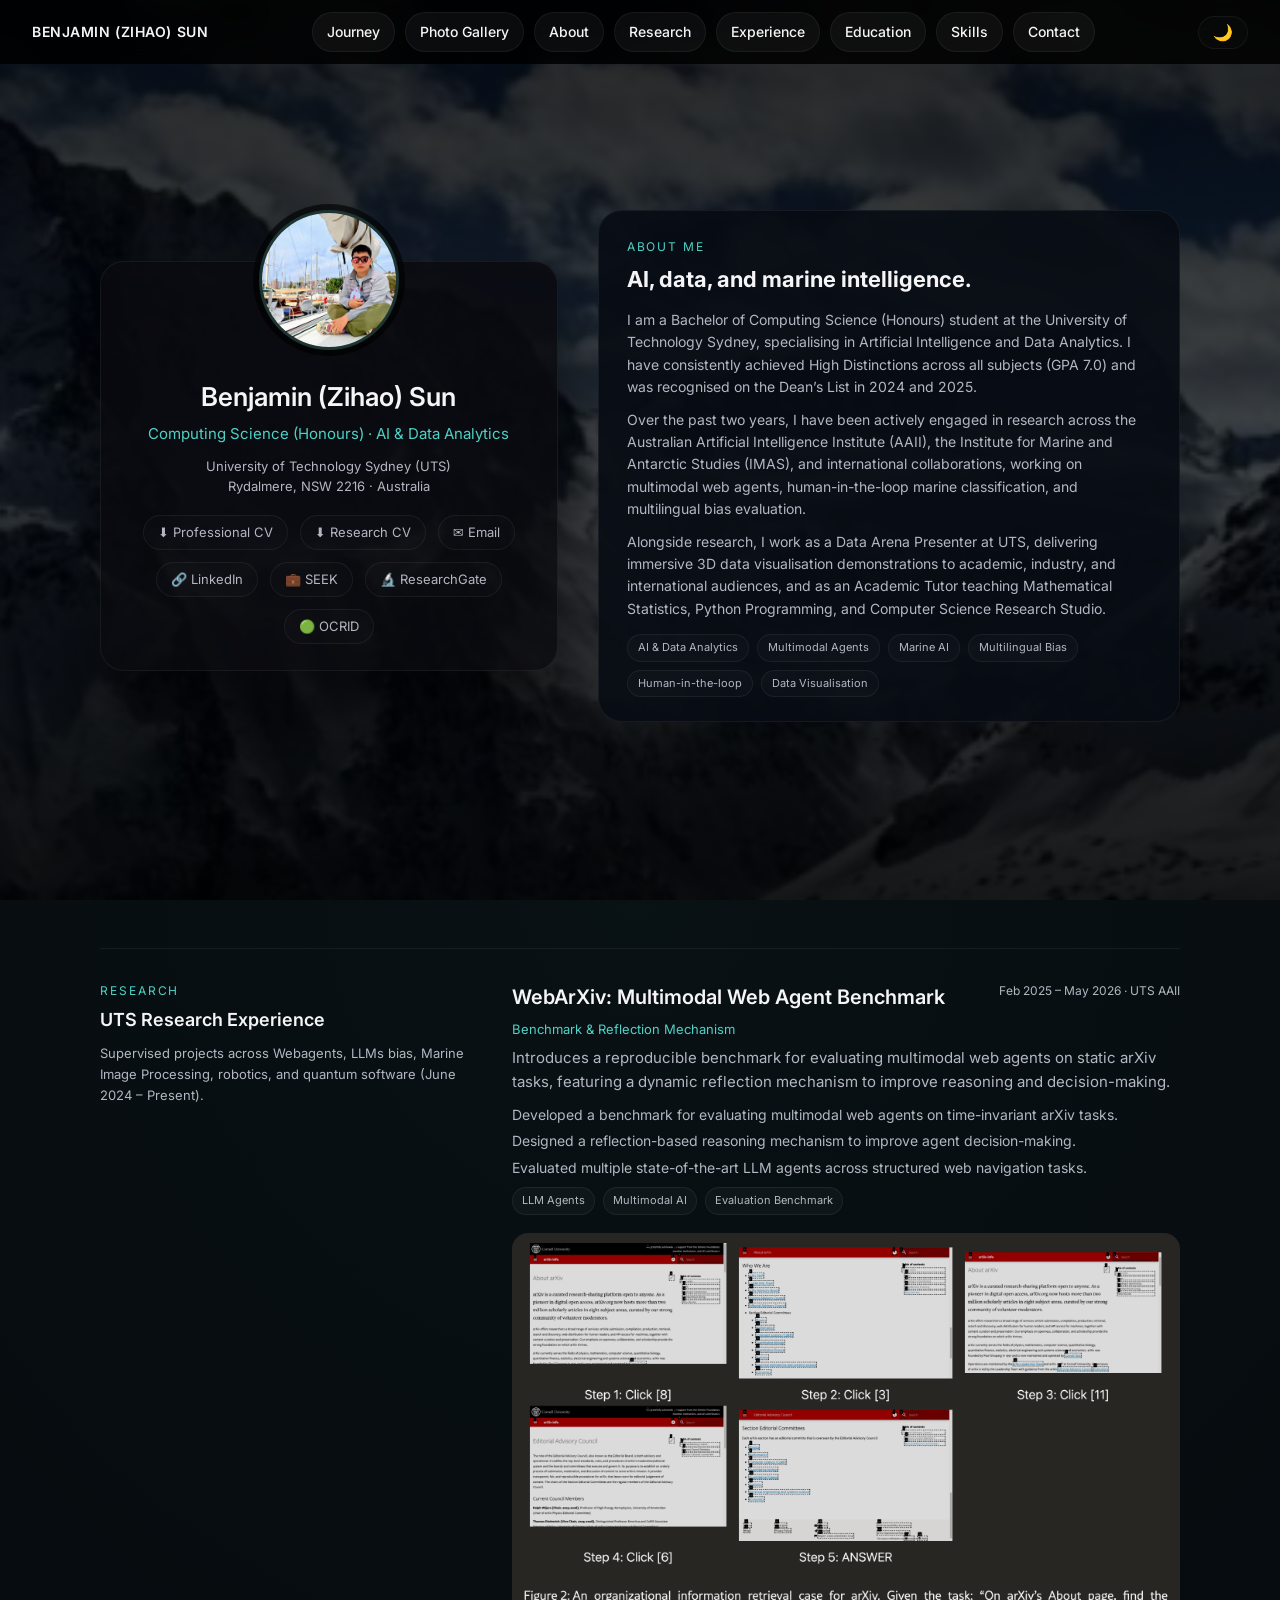
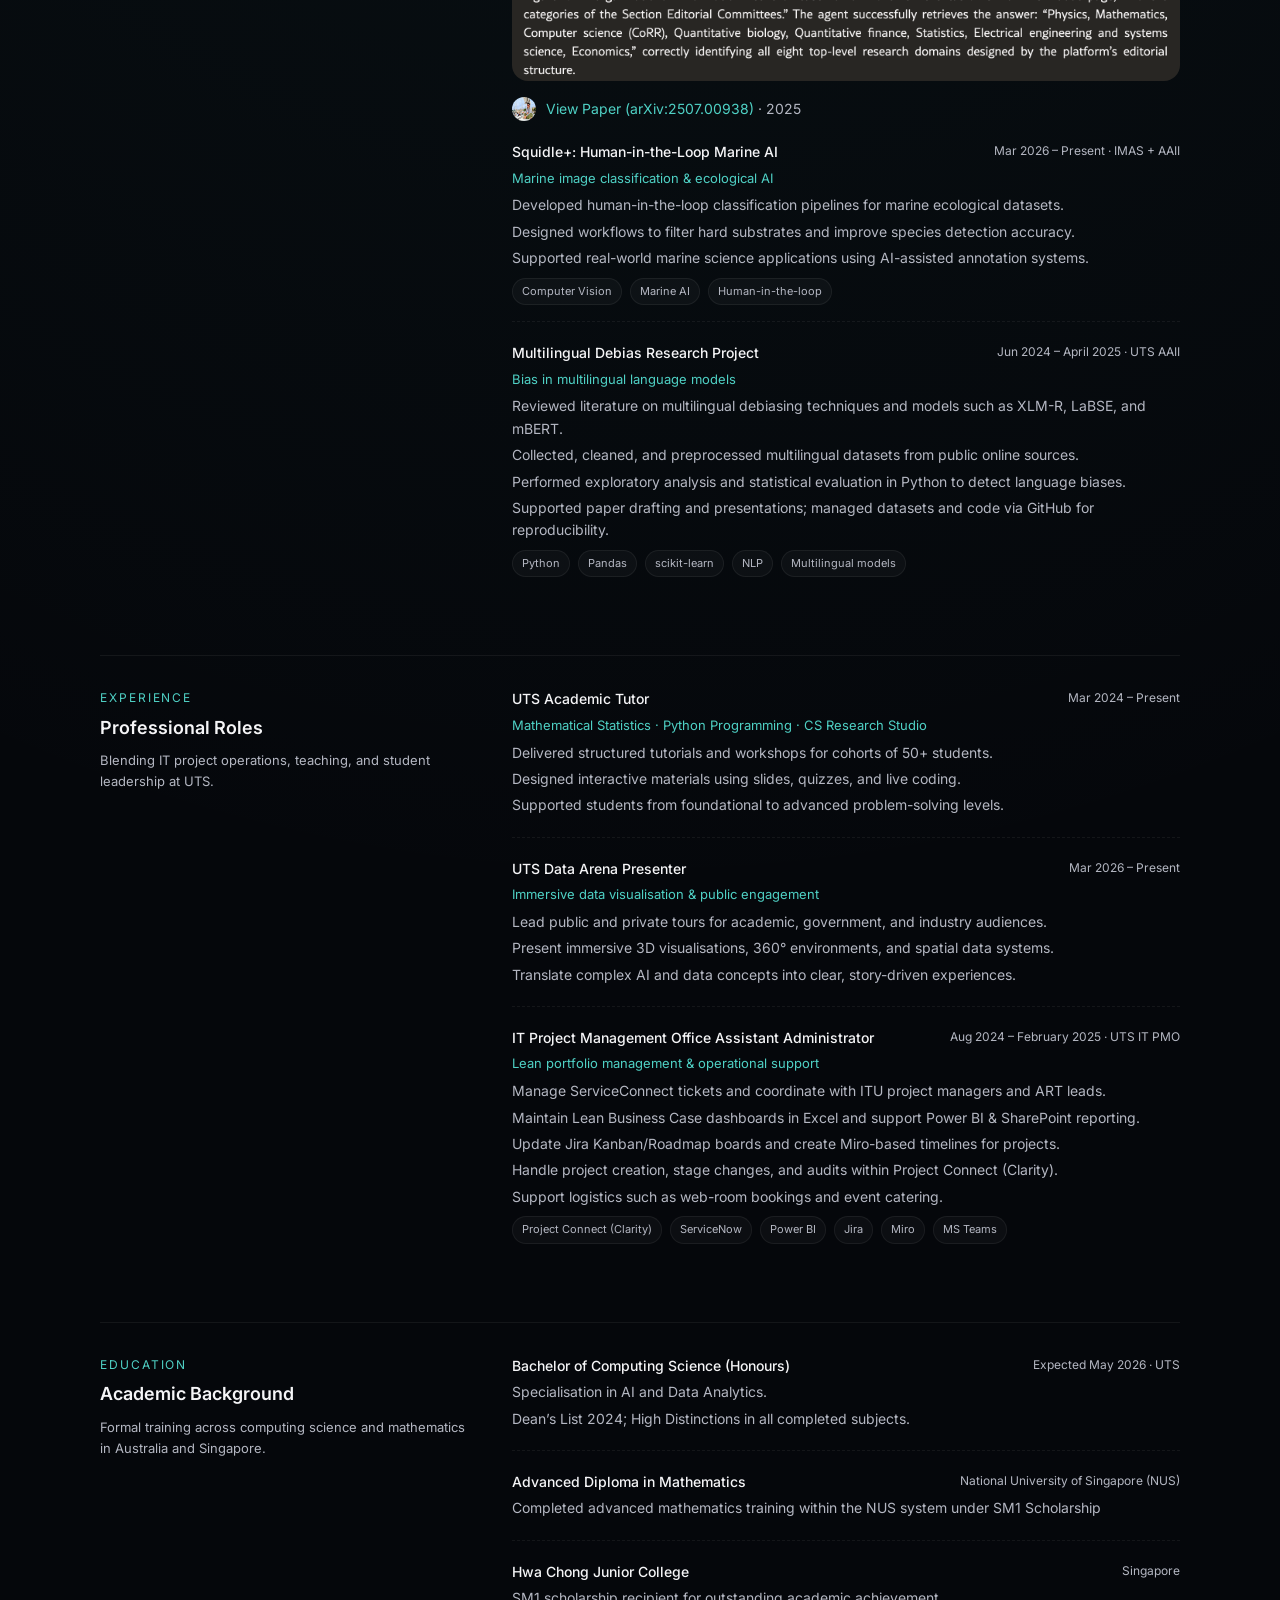
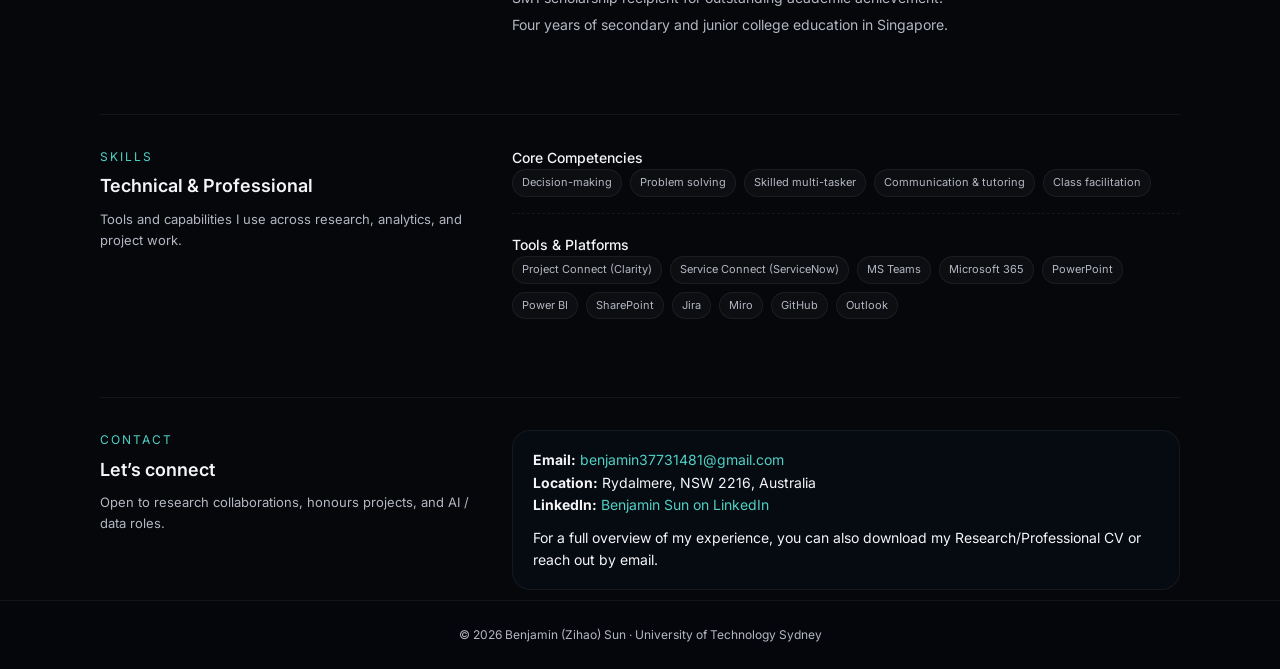
==== index.html @ 21eab97a "Update index.html" ====
<!DOCTYPE html>
<html lang="en">
<head>
  <meta charset="UTF-8" />
  <title>Benjamin (Zihao) Sun</title>
  <meta name="viewport" content="width=device-width, initial-scale=1" />
  <meta name="description" content="Benjamin (Zihao) Sun – Computing Science (Honours) student at UTS specialising in AI and Data Analytics." />

  <!-- Font -->
  <link href="https://fonts.googleapis.com/css2?family=Inter:wght@300;400;500;600;700&display=swap" rel="stylesheet" />

  <style>
    :root {
      --bg-dark: #05070b;
      --bg-card: rgba(10, 10, 15, 0.82);
      --accent: #4fd1c5;
      --accent-soft: rgba(79, 209, 197, 0.18);
      --text-main: #f5f5f7;
      --text-muted: #b4b7c2;
      --border-subtle: rgba(255,255,255,0.06);
      --max-width: 1080px;
    }
    /* 🌞 Light mode */
    body.light-mode {
      --bg-dark: #f8fafc;
      --bg-card: rgba(255, 255, 255, 0.9);
      --text-main: #0f172a;
      --text-muted: #475569;
      --border-subtle: rgba(0,0,0,0.08);
      --accent-soft: rgba(79, 209, 197, 0.2);
    }

    * {
      box-sizing: border-box;
      margin: 0;
      padding: 0;
    }

    html, body {
      height: 100%;
      scroll-behavior: smooth;
    }

    body {
      font-family: "Inter", system-ui, -apple-system, BlinkMacSystemFont, "Segoe UI", sans-serif;
      background-color: var(--bg-dark);
      color: var(--text-main);
      line-height: 1.6;
    }

    /* Top nav */
    .navbar {
      position: fixed;
      top: 0;
      left: 0;
      right: 0;
      z-index: 20;
      display: flex;
      justify-content: space-between;
      align-items: center;
      padding: 12px 32px;
      background: linear-gradient(to bottom, rgba(0,0,0,0.85), rgba(0,0,0,0.25), transparent);
      backdrop-filter: blur(14px);
    }

    .navbar-brand {
      font-weight: 600;
      letter-spacing: 0.04em;
      font-size: 14px;
      text-transform: uppercase;
      color: var(--text-main);
    }

    .nav-links {
      display: flex;
      gap: 10px;
      font-size: 14px;
    }

    .nav-links a {
      text-decoration: none;
      color: var(--text-main);
    
      padding: 8px 14px;              /* 🔥 bigger click area */
      border-radius: 999px;          /* pill shape */
    
      background: rgba(255,255,255,0.04);
      border: 1px solid var(--border-subtle);
    
      font-size: 14px;
      font-weight: 500;
    
      transition: all 0.2s ease;
    }

    .nav-links a:hover {
      background: var(--accent-soft);
      border-color: var(--accent);
      color: var(--text-main);
    
      transform: translateY(-1px);
    }

    .navbar {
      background: rgba(10, 10, 15, 0.9) !important;
    }

    /* Hero */
    .hero {
      min-height: 100vh;
      background-image:
        linear-gradient(to bottom, rgba(0,0,0,0.85), rgba(0,0,0,0.7), rgba(0,0,0,0.9)),
        url("hero-bg.jpg"); /* TODO: replace with your Antarctic / ocean image */
      background-size: cover;
      background-position: center;
      display: flex;
      align-items: center;
      justify-content: center;
      padding: 96px 24px 64px;
    }
    
    body.light-mode .hero {
      background-image:
        linear-gradient(to bottom, rgba(255,255,255,0.85), rgba(255,255,255,0.7), rgba(255,255,255,0.9)),
        url("hero-bg.jpg");
    }

    .hero-inner {
      max-width: var(--max-width);
      width: 100%;
      display: grid;
      gap: 40px;
      grid-template-columns: minmax(0, 1.1fr) minmax(0, 1.4fr);
      align-items: center;
    }

    @media (max-width: 900px) {
      .hero-inner {
        grid-template-columns: minmax(0, 1fr);
      }
    }

    .hero-card {
      background: var(--bg-card);
      border-radius: 24px;
      padding: 32px 28px 26px;
      border: 1px solid var(--border-subtle);
      box-shadow: 0 40px 80px rgba(0,0,0,0.6);
      text-align: center;
    }

    .profile-photo {
      width: 140px;
      height: 140px;
      border-radius: 999px;
      object-fit: cover;
      border: 3px solid var(--accent-soft);
      box-shadow: 0 0 0 6px rgba(0,0,0,0.65);
      margin: -84px auto 18px;
      background: #111;
    }

    .name {
      font-size: 26px;
      font-weight: 600;
      margin-bottom: 4px;
    }

    .tagline {
      font-size: 15px;
      color: var(--accent);
      margin-bottom: 10px;
    }

    .hero-meta {
      font-size: 13px;
      color: var(--text-muted);
      margin-bottom: 18px;
    }

    .hero-meta span {
      display: block;
    }

    .hero-links {
      display: flex;
      justify-content: center;
      flex-wrap: wrap;
      gap: 12px;
      margin-top: 10px;
    }

    .icon-link, .btn-pill {
      display: inline-flex;
      align-items: center;
      justify-content: center;
      gap: 6px;
      padding: 6px 14px;
      border-radius: 999px;
      font-size: 13px;
      text-decoration: none;
      border: 1px solid var(--border-subtle);
      color: var(--text-muted);
      background: rgba(255,255,255,0.01);
      transition: background 0.15s ease, border-color 0.15s ease, color 0.15s ease, transform 0.1s ease;
    }

    .icon-link:hover, .btn-pill:hover {
      background: var(--accent-soft);
      border-color: var(--accent);
      color: var(--text-main);
      transform: translateY(-1px);
    }

    .btn-primary {
      border-color: var(--accent);
      background: var(--accent-soft);
      color: var(--text-main);
      font-weight: 500;
    }

    .hero-about {
      background: rgba(8,12,20,0.92);
      border-radius: 24px;
      padding: 26px 28px 24px;
      border: 1px solid var(--border-subtle);
    }

    .section-label {
      font-size: 12px;
      letter-spacing: 0.16em;
      text-transform: uppercase;
      color: var(--accent);
      margin-bottom: 6px;
    }

    .hero-about h2 {
      font-size: 22px;
      margin-bottom: 12px;
    }

    .hero-about p {
      font-size: 14px;
      color: var(--text-muted);
      margin-bottom: 10px;
    }

    .hero-tags {
      display: flex;
      flex-wrap: wrap;
      gap: 8px;
      margin-top: 14px;
    }

    .hero-tag {
      font-size: 11px;
      padding: 4px 10px;
      border-radius: 999px;
      border: 1px solid var(--border-subtle);
      color: var(--text-muted);
      background: rgba(255,255,255,0.02);
    }

    /* Sections */
    main {
      background: radial-gradient(circle at top, rgba(79,209,197,0.05), transparent 55%);
    }

    section {
      padding: 48px 24px 10px;
      display: flex;
      justify-content: center;
    }

    .section-inner {
      max-width: var(--max-width);
      width: 100%;
      display: grid;
      grid-template-columns: minmax(0, 0.9fr) minmax(0, 1.6fr);
      gap: 36px;
      border-top: 1px solid var(--border-subtle);
      padding-top: 32px;
    }

    @media (max-width: 900px) {
      .section-inner {
        grid-template-columns: minmax(0, 1fr);
      }
    }

    .section-title {
      font-size: 18px;
      font-weight: 600;
      margin-bottom: 8px;
    }

    .section-subtitle {
      font-size: 13px;
      color: var(--text-muted);
    }

    .section-content {
      font-size: 14px;
    }

    .item {
      margin-bottom: 20px;
      padding-bottom: 16px;
      border-bottom: 1px dashed var(--border-subtle);
    }

    .item:last-child {
      border-bottom: none;
      padding-bottom: 0;
    }

    .item-header {
      display: flex;
      justify-content: space-between;
      gap: 12px;
      margin-bottom: 4px;
    }

    .item-title {
      font-weight: 500;
      font-size: 14px;
    }

    .item-meta {
      font-size: 12px;
      color: var(--text-muted);
      white-space: nowrap;
    }

    .item-tagline {
      font-size: 13px;
      color: var(--accent);
      margin-bottom: 6px;
    }

    .item ul {
      list-style: none;
      padding-left: 0;
    }

    .item ul li {
      margin-bottom: 4px;
      color: var(--text-muted);
    }

    .pill-row {
      display: flex;
      flex-wrap: wrap;
      gap: 8px;
      margin-top: 8px;
    }

    .pill {
      font-size: 11px;
      padding: 4px 9px;
      border-radius: 999px;
      border: 1px solid var(--border-subtle);
      color: var(--text-muted);
      background: rgba(255,255,255,0.03);
    }

    /* Skills grid */
    .skills-grid {
      display: flex;
      flex-wrap: wrap;
      gap: 8px;
    }

    /* Footer / contact */
    .contact-card {
      background: rgba(7,11,18,0.95);
      border-radius: 18px;
      border: 1px solid var(--border-subtle);
      padding: 18px 20px;
      font-size: 14px;
    }

    .contact-card a {
      color: var(--accent);
      text-decoration: none;
    }

    .contact-card a:hover {
      text-decoration: underline;
    }

    footer {
      padding: 24px;
      text-align: center;
      font-size: 12px;
      color: var(--text-muted);
      border-top: 1px solid var(--border-subtle);
      background: #05060b;
    }
    /* ============================= */
    /* 🌞 LIGHT MODE FIXES */
    /* ============================= */
    
    /* Fix text visibility inside cards */
    body.light-mode .contact-card,
    body.light-mode .hero-about,
    body.light-mode .hero-card {
      color: var(--text-main);
    }
    
    /* Make cards light in light mode */
    body.light-mode .contact-card {
      background: rgba(255,255,255,0.95);
      border: 1px solid var(--border-subtle);
    }
    
    /* Fix footer in light mode */
    body.light-mode footer {
      background: #f1f5f9;
      color: var(--text-muted);
    }
    
    /* Fix links visibility */
    body.light-mode a {
      color: var(--accent);
    }
    /* ============================= */
    /* 🔥 FIX ABOUT SECTION */
    /* ============================= */
    
    body.light-mode .hero-about {
      background: rgba(255,255,255,0.9);  /* make background light */
    }
    
    body.light-mode .hero-about p {
      color: var(--text-main);  /* FIX paragraphs */
    }
    
    body.light-mode .hero-about h2 {
      color: var(--text-main);  /* FIX title */
    }
    
    body.light-mode .section-label {
      color: var(--accent); /* keep nice accent */
    }
    /* ============================= */
    /* 🔒 FORCE NAVBAR ALWAYS DARK */
    /* ============================= */
    
    .navbar {
      background: rgba(0, 0, 0, 0.85) !important;
    }
    
    /* Keep text readable */
    .navbar a,
    .navbar-brand {
      color: #f5f5f7 !important;
    }
  </style>
</head>

<body>

  <!-- NAVBAR -->
  <header class="navbar">
    <div class="navbar-brand">Benjamin (Zihao) Sun</div>
    <nav class="nav-links">
      <a href="journey.html">Journey</a>
      <a href="gallery.html">Photo Gallery</a>
      <a href="#about">About</a>
      <a href="#research">Research</a>
      <a href="#experience">Experience</a>
      <a href="#education">Education</a>
      <a href="#skills">Skills</a>
      <a href="#contact">Contact</a>
    </nav>
    <button id="theme-toggle" class="icon-link" style="font-size:16px;">
        🌙
    </button>
  </header>

  <!-- HERO -->
  <section class="hero" id="home">
    <div class="hero-inner">
      <!-- Left: card -->
      <div class="hero-card">
        <img src="profile.jpg" alt="Zihao Sun portrait" class="profile-photo" />
        <!-- TODO: replace profile.jpg with your own image -->

        <div class="name">Benjamin (Zihao) Sun</div>
        <div class="tagline">Computing Science (Honours) · AI &amp; Data Analytics</div>

        <div class="hero-meta">
          <span>University of Technology Sydney (UTS)</span>
          <span>Rydalmere, NSW 2216 · Australia</span>
        </div>

        <div class="hero-links">
          <a class="btn-pill" href="Benjamin_Sun_Professional_CV.pdf" target="_blank">
            ⬇️ Professional CV
          </a>
        
          <a class="btn-pill" href="Benjamin_Sun_Research_CV.pdf" target="_blank">
            ⬇️ Research CV
          </a>
        
          <a class="icon-link" href="mailto:benjamin37731481@gmail.com">
            ✉️ Email
          </a>
        
          <a class="icon-link" href="https://www.linkedin.com/in/zihao-sun-765b22237/" target="_blank">
            🔗 LinkedIn
          </a>
          <a class="icon-link" href="https://www.seek.com.au/profiles/benjamin-sun-6cW2jH4Bpk" target="_blank">
            💼 SEEK
          </a>

          <a class="icon-link" href="https://www.researchgate.net/profile/Zihao-Sun-10" target="_blank">
            🔬 ResearchGate
          </a>
          <a class="icon-link" href="https://orcid.org/my-orcid?orcid=0009-0000-0072-8622" target="_blank">
            🟢 OCRID
          </a>
        </div>
      </div>

      <!-- Right: about block -->
    <div class="hero-about" id="about">
      <div class="section-label">About Me</div>
      <h2>AI, data, and marine intelligence.</h2>
      <p>
        I am a Bachelor of Computing Science (Honours) student at the University of Technology Sydney,
        specialising in Artificial Intelligence and Data Analytics. I have consistently achieved High
        Distinctions across all subjects (GPA 7.0) and was recognised on the Dean’s List in 2024 and 2025.
      </p>
      <p>
        Over the past two years, I have been actively engaged in research across the Australian Artificial
        Intelligence Institute (AAII), the Institute for Marine and Antarctic Studies (IMAS), and international
        collaborations, working on multimodal web agents, human-in-the-loop marine classification, and
        multilingual bias evaluation.
      </p>
      <p>
        Alongside research, I work as a Data Arena Presenter at UTS, delivering immersive 3D data
        visualisation demonstrations to academic, industry, and international audiences, and as an Academic
        Tutor teaching Mathematical Statistics, Python Programming, and Computer Science Research Studio.
      </p>
    
      <div class="hero-tags">
        <span class="hero-tag">AI &amp; Data Analytics</span>
        <span class="hero-tag">Multimodal Agents</span>
        <span class="hero-tag">Marine AI</span>
        <span class="hero-tag">Multilingual Bias</span>
        <span class="hero-tag">Human-in-the-loop</span>
        <span class="hero-tag">Data Visualisation</span>
      </div>
    </div>
  </div> <!-- ✅ CLOSE hero-inner -->
  </section> <!-- ✅ CLOSE hero -->
  <main>
    <!-- RESEARCH -->
    <section id="research">
      <div class="section-inner">
        <div>
          <div class="section-label">Research</div>
          <h3 class="section-title">UTS Research Experience</h3>
          <p class="section-subtitle">
            Supervised projects across Webagents, LLMs bias, Marine Image Processing, robotics, and quantum software (June 2024 – Present).
          </p>
        </div>
        <div class="section-content">
          <!-- WebArXiv -->
          <div class="item" style="border-bottom:none; padding-bottom:0;">
          
            <!-- Title + Meta -->
            <div class="item-header" style="margin-bottom:6px;">
              <div class="item-title" style="font-size:20px; font-weight:600;">
                WebArXiv: Multimodal Web Agent Benchmark
              </div>
              <div class="item-meta">Feb 2025 – May 2026 · UTS AAII</div>
            </div>
          
            <!-- Tagline -->
            <div class="item-tagline">Benchmark & Reflection Mechanism</div>
          
            <!-- Description -->
            <p style="font-size:15px; color:var(--text-muted); margin-bottom:10px;">
              Introduces a reproducible benchmark for evaluating multimodal web agents on static arXiv tasks,
              featuring a dynamic reflection mechanism to improve reasoning and decision-making.
            </p>
          
            <!-- Bullet Contributions -->
            <ul>
              <li>Developed a benchmark for evaluating multimodal web agents on time-invariant arXiv tasks.</li>
              <li>Designed a reflection-based reasoning mechanism to improve agent decision-making.</li>
              <li>Evaluated multiple state-of-the-art LLM agents across structured web navigation tasks.</li>
            </ul>
          
            <!-- Tags -->
            <div class="pill-row">
              <span class="pill">LLM Agents</span>
              <span class="pill">Multimodal AI</span>
              <span class="pill">Evaluation Benchmark</span>
            </div>
          
            <!-- 🔥 PAPER CARD BELOW -->
            <div style="margin-top:18px;">
          
              <a href="https://arxiv.org/abs/2507.00938" target="_blank">
                <img src="webarxiv_preview.png" alt="WebArXiv paper preview"
                     style="width:100%; border-radius:16px; margin-bottom:10px;">
              </a>
          
              <div style="font-size:14px; color:var(--text-muted); display:flex; align-items:center; gap:10px;">
                <img src="profile.jpg" style="width:24px; height:24px; border-radius:50%;">
                <span>
                  <a href="https://arxiv.org/abs/2507.00938" target="_blank"
                     style="color:var(--accent); text-decoration:none;">
                    View Paper (arXiv:2507.00938)
                  </a>
                  · 2025
                </span>
              </div>
          
            </div>
          
          </div>
    
          <!-- Squidle -->
          <div class="item">
            <div class="item-header">
              <div class="item-title">Squidle+: Human-in-the-Loop Marine AI</div>
              <div class="item-meta">Mar 2026 – Present · IMAS + AAII</div>
            </div>
            <div class="item-tagline">Marine image classification &amp; ecological AI</div>
            <ul>
              <li>Developed human-in-the-loop classification pipelines for marine ecological datasets.</li>
              <li>Designed workflows to filter hard substrates and improve species detection accuracy.</li>
              <li>Supported real-world marine science applications using AI-assisted annotation systems.</li>
            </ul>
            <div class="pill-row">
              <span class="pill">Computer Vision</span>
              <span class="pill">Marine AI</span>
              <span class="pill">Human-in-the-loop</span>
            </div>
          </div>
          
          <div class="item">
            <div class="item-header">
              <div class="item-title">
                Multilingual Debias Research Project
              </div>
              <div class="item-meta">Jun 2024 – April 2025 · UTS AAII</div>
            </div>
            <div class="item-tagline">Bias in multilingual language models</div>
            <ul>
              <li>Reviewed literature on multilingual debiasing techniques and models such as XLM-R, LaBSE, and mBERT.</li>
              <li>Collected, cleaned, and preprocessed multilingual datasets from public online sources.</li>
              <li>Performed exploratory analysis and statistical evaluation in Python to detect language biases.</li>
              <li>Supported paper drafting and presentations; managed datasets and code via GitHub for reproducibility.</li>
            </ul>
            <div class="pill-row">
              <span class="pill">Python</span>
              <span class="pill">Pandas</span>
              <span class="pill">scikit-learn</span>
              <span class="pill">NLP</span>
              <span class="pill">Multilingual models</span>
            </div>
          </div>
        </div>
      </div>
    </section>

    <!-- EXPERIENCE -->
    <section id="experience">
      <div class="section-inner">
        <div>
          <div class="section-label">Experience</div>
          <h3 class="section-title">Professional Roles</h3>
          <p class="section-subtitle">
            Blending IT project operations, teaching, and student leadership at UTS.
          </p>
        </div>
        <div class="section-content">
          
                <!-- Tutor -->
          <div class="item">
            <div class="item-header">
              <div class="item-title">UTS Academic Tutor</div>
              <div class="item-meta">Mar 2024 – Present</div>
            </div>
            <div class="item-tagline">Mathematical Statistics · Python Programming · CS Research Studio</div>
            <ul>
              <li>Delivered structured tutorials and workshops for cohorts of 50+ students.</li>
              <li>Designed interactive materials using slides, quizzes, and live coding.</li>
              <li>Supported students from foundational to advanced problem-solving levels.</li>
            </ul>
          </div>
    
          <!-- Data Arena -->
          <div class="item">
            <div class="item-header">
              <div class="item-title">UTS Data Arena Presenter</div>
              <div class="item-meta">Mar 2026 – Present</div>
            </div>
            <div class="item-tagline">Immersive data visualisation &amp; public engagement</div>
            <ul>
              <li>Lead public and private tours for academic, government, and industry audiences.</li>
              <li>Present immersive 3D visualisations, 360° environments, and spatial data systems.</li>
              <li>Translate complex AI and data concepts into clear, story-driven experiences.</li>
            </ul>
          </div>
          <div class="item">
            <div class="item-header">
              <div class="item-title">
                IT Project Management Office Assistant Administrator
              </div>
              <div class="item-meta">Aug 2024 – February 2025 · UTS IT PMO</div>
            </div>
            <div class="item-tagline">Lean portfolio management &amp; operational support</div>
            <ul>
              <li>Manage ServiceConnect tickets and coordinate with ITU project managers and ART leads.</li>
              <li>Maintain Lean Business Case dashboards in Excel and support Power BI &amp; SharePoint reporting.</li>
              <li>Update Jira Kanban/Roadmap boards and create Miro-based timelines for projects.</li>
              <li>Handle project creation, stage changes, and audits within Project Connect (Clarity).</li>
              <li>Support logistics such as web-room bookings and event catering.</li>
            </ul>
            <div class="pill-row">
              <span class="pill">Project Connect (Clarity)</span>
              <span class="pill">ServiceNow</span>
              <span class="pill">Power BI</span>
              <span class="pill">Jira</span>
              <span class="pill">Miro</span>
              <span class="pill">MS Teams</span>
            </div>
          </div>
        </div>
      </div>
    </section>

    <!-- EDUCATION -->
    <section id="education">
      <div class="section-inner">
        <div>
          <div class="section-label">Education</div>
          <h3 class="section-title">Academic Background</h3>
          <p class="section-subtitle">
            Formal training across computing science and mathematics in Australia and Singapore.
          </p>
        </div>

        <div class="section-content">
          <div class="item">
            <div class="item-header">
              <div class="item-title">
                Bachelor of Computing Science (Honours)
              </div>
              <div class="item-meta">Expected May 2026 · UTS</div>
            </div>
            <ul>
              <li>Specialisation in AI and Data Analytics.</li>
              <li>Dean’s List 2024; High Distinctions in all completed subjects.</li>
            </ul>
          </div>

          <div class="item">
            <div class="item-header">
              <div class="item-title">
                Advanced Diploma in Mathematics
              </div>
              <div class="item-meta">National University of Singapore (NUS)</div>
            </div>
            <ul>
              <li>Completed advanced mathematics training within the NUS system under SM1 Scholarship</li>
            </ul>
          </div>

          <div class="item">
            <div class="item-header">
              <div class="item-title">
                Hwa Chong Junior College
              </div>
              <div class="item-meta">Singapore</div>
            </div>
            <ul>
              <li>SM1 scholarship recipient for outstanding academic achievement.</li>
              <li>Four years of secondary and junior college education in Singapore.</li>
            </ul>
          </div>
        </div>
      </div>
    </section>

    <!-- SKILLS -->
    <section id="skills">
      <div class="section-inner">
        <div>
          <div class="section-label">Skills</div>
          <h3 class="section-title">Technical &amp; Professional</h3>
          <p class="section-subtitle">
            Tools and capabilities I use across research, analytics, and project work.
          </p>
        </div>

        <div class="section-content">
          <div class="item">
            <div class="item-title">Core Competencies</div>
            <div class="skills-grid">
              <span class="pill">Decision-making</span>
              <span class="pill">Problem solving</span>
              <span class="pill">Skilled multi-tasker</span>
              <span class="pill">Communication &amp; tutoring</span>
              <span class="pill">Class facilitation</span>
            </div>
          </div>

          <div class="item">
            <div class="item-title">Tools &amp; Platforms</div>
            <div class="skills-grid">
              <span class="pill">Project Connect (Clarity)</span>
              <span class="pill">Service Connect (ServiceNow)</span>
              <span class="pill">MS Teams</span>
              <span class="pill">Microsoft 365</span>
              <span class="pill">PowerPoint</span>
              <span class="pill">Power BI</span>
              <span class="pill">SharePoint</span>
              <span class="pill">Jira</span>
              <span class="pill">Miro</span>
              <span class="pill">GitHub</span>
              <span class="pill">Outlook</span>
            </div>
          </div>
        </div>
      </div>
    </section>

    <!-- CONTACT -->
    <section id="contact">
      <div class="section-inner">
        <div>
          <div class="section-label">Contact</div>
          <h3 class="section-title">Let’s connect</h3>
          <p class="section-subtitle">
            Open to research collaborations, honours projects, and AI / data roles.
          </p>
        </div>

        <div class="section-content">
          <div class="contact-card">
            <p><strong>Email:</strong> <a href="mailto:benjamin37731481@gmail.com">benjamin37731481@gmail.com</a></p>
            <p><strong>Location:</strong> Rydalmere, NSW 2216, Australia</p>
            <p><strong>LinkedIn:</strong> <a href="https://www.linkedin.com/in/zihao-sun-765b22237/" target="_blank" rel="noopener">
              Benjamin Sun on LinkedIn
            </a></p>
            <p style="margin-top:10px;">
              For a full overview of my experience, you can also download my Research/Professional CV or reach out by email.
            </p>
          </div>
        </div>
      </div>
    </section>
  </main>

  <footer>
    © <span id="year"></span> Benjamin (Zihao) Sun · University of Technology Sydney
  </footer>
  <script>
    const toggleBtn = document.getElementById('theme-toggle');
    const body = document.body;
    
      // Load saved mode
    if (localStorage.getItem('theme') === 'light') {
      body.classList.add('light-mode');
      toggleBtn.textContent = '🌙';
    }
    
    toggleBtn.addEventListener('click', () => {
      body.classList.toggle('light-mode');
    
      if (body.classList.contains('light-mode')) {
        localStorage.setItem('theme', 'light');
        toggleBtn.textContent = '🌙';
      } else {
        localStorage.setItem('theme', 'dark');
        toggleBtn.textContent = '☀️';
      }
    });
  </script>
  
  <script>
    // set current year
    document.getElementById('year').textContent = new Date().getFullYear();
  </script>
</body>
</html>
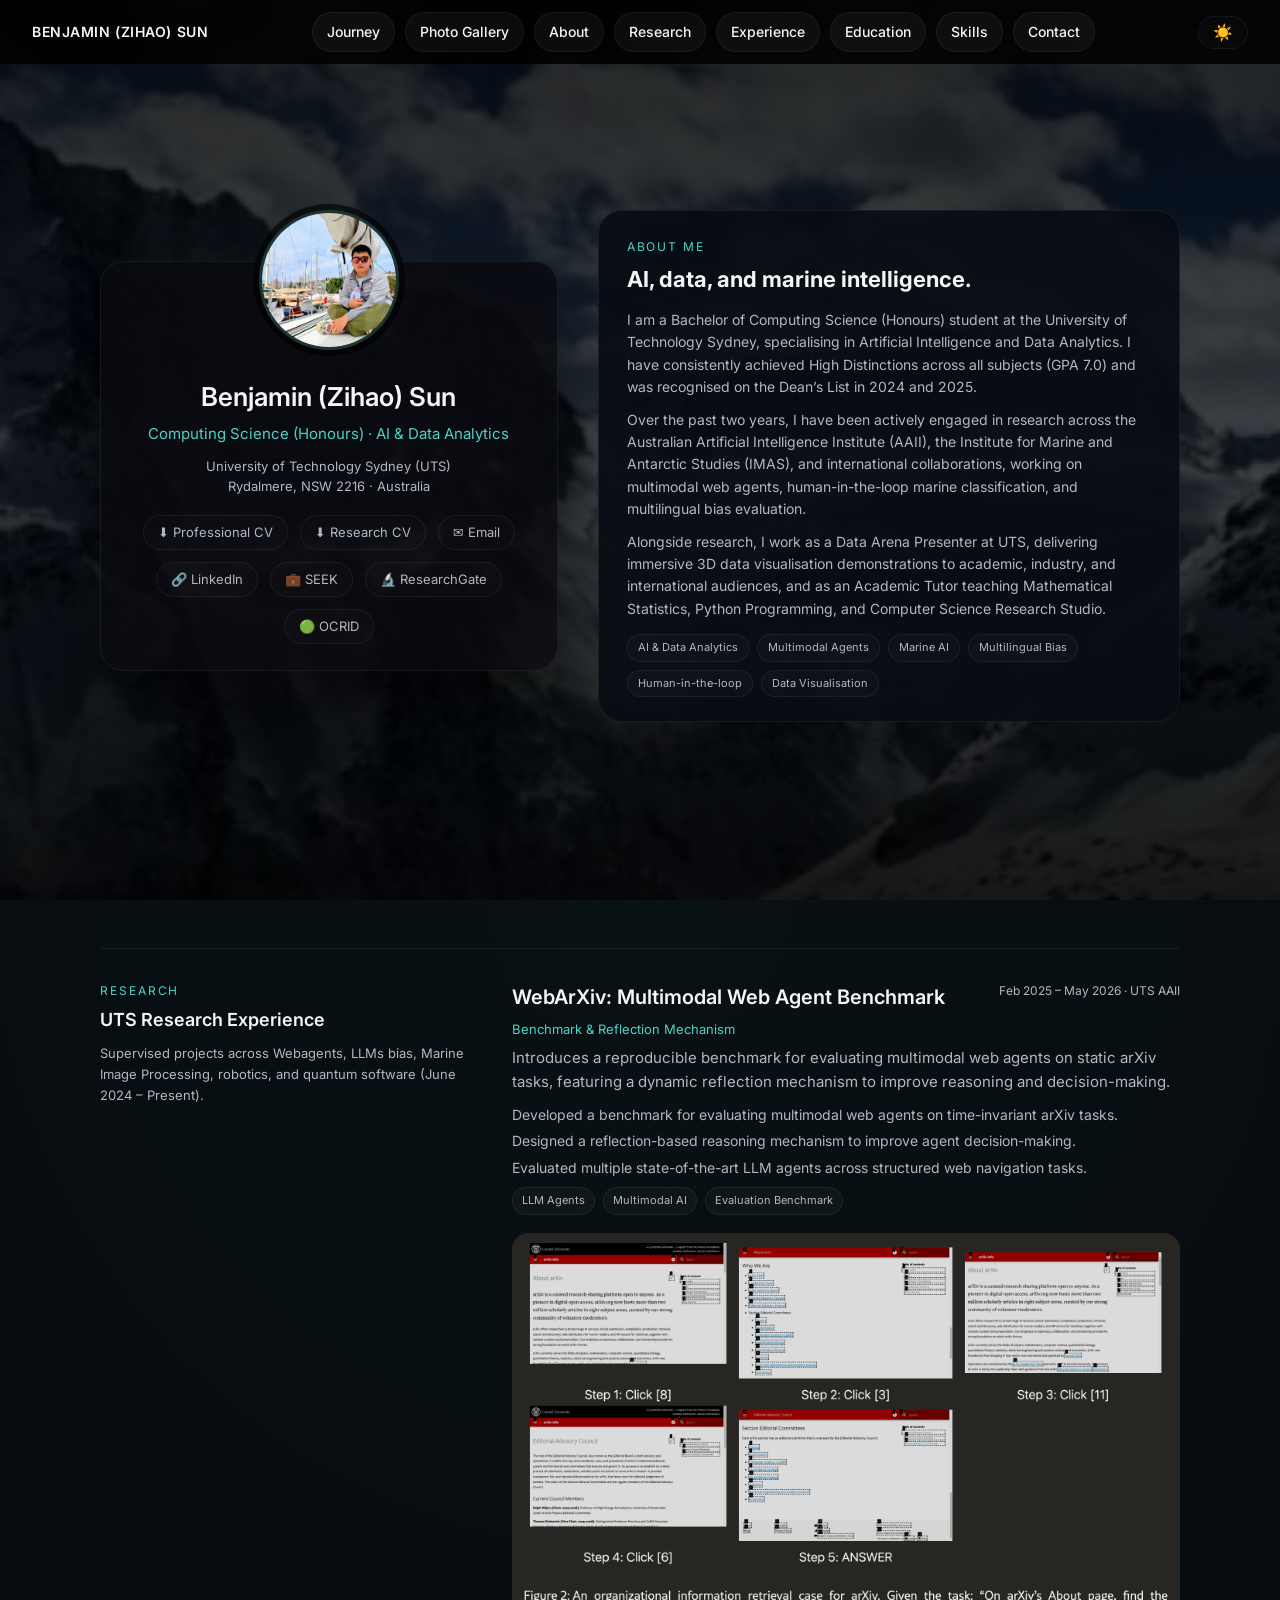
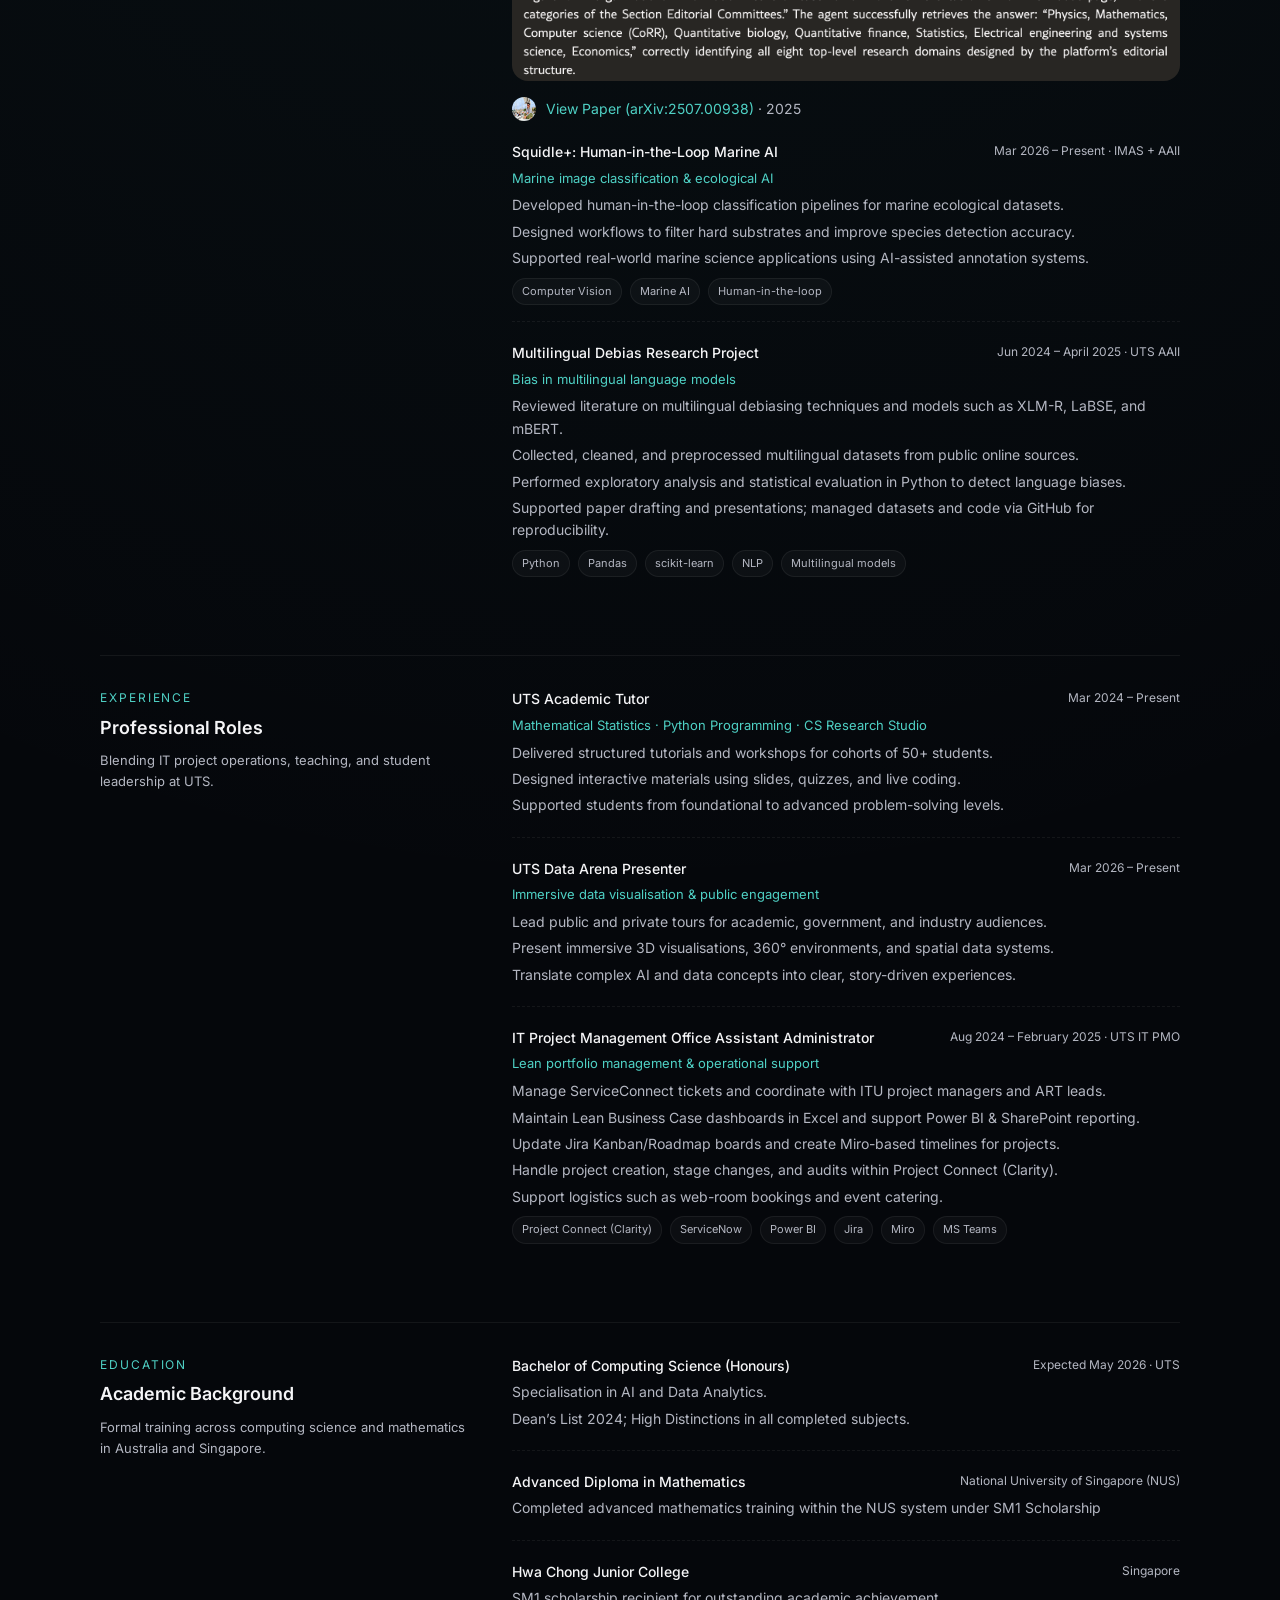
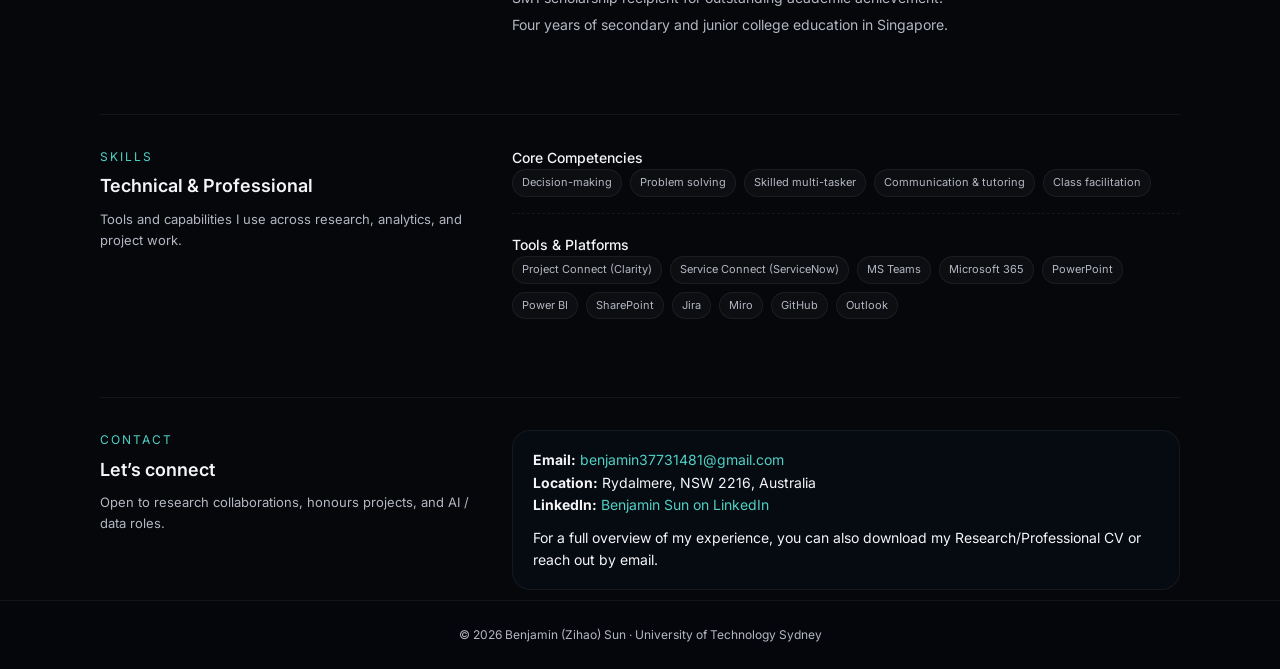
==== commit 1df2ffe5: "Update index.html" ====
--- a/index.html
+++ b/index.html
@@ -866,22 +866,27 @@
   <script>
     const toggleBtn = document.getElementById('theme-toggle');
     const body = document.body;
-    
-      // Load saved mode
-    if (localStorage.getItem('theme') === 'light') {
+  
+    // Load saved theme
+    const savedTheme = localStorage.getItem('theme');
+  
+    if (savedTheme === 'light') {
       body.classList.add('light-mode');
-      toggleBtn.textContent = '🌙';
-    }
-    
+      toggleBtn.textContent = '🌙'; // show moon (switch to dark)
+    } else {
+      body.classList.remove('light-mode');
+      toggleBtn.textContent = '☀️'; // show sun (switch to light)
+    }
+  
     toggleBtn.addEventListener('click', () => {
       body.classList.toggle('light-mode');
-    
+  
       if (body.classList.contains('light-mode')) {
         localStorage.setItem('theme', 'light');
-        toggleBtn.textContent = '🌙';
+        toggleBtn.textContent = '🌙'; // now in light → show moon
       } else {
         localStorage.setItem('theme', 'dark');
-        toggleBtn.textContent = '☀️';
+        toggleBtn.textContent = '☀️'; // now in dark → show sun
       }
     });
   </script>
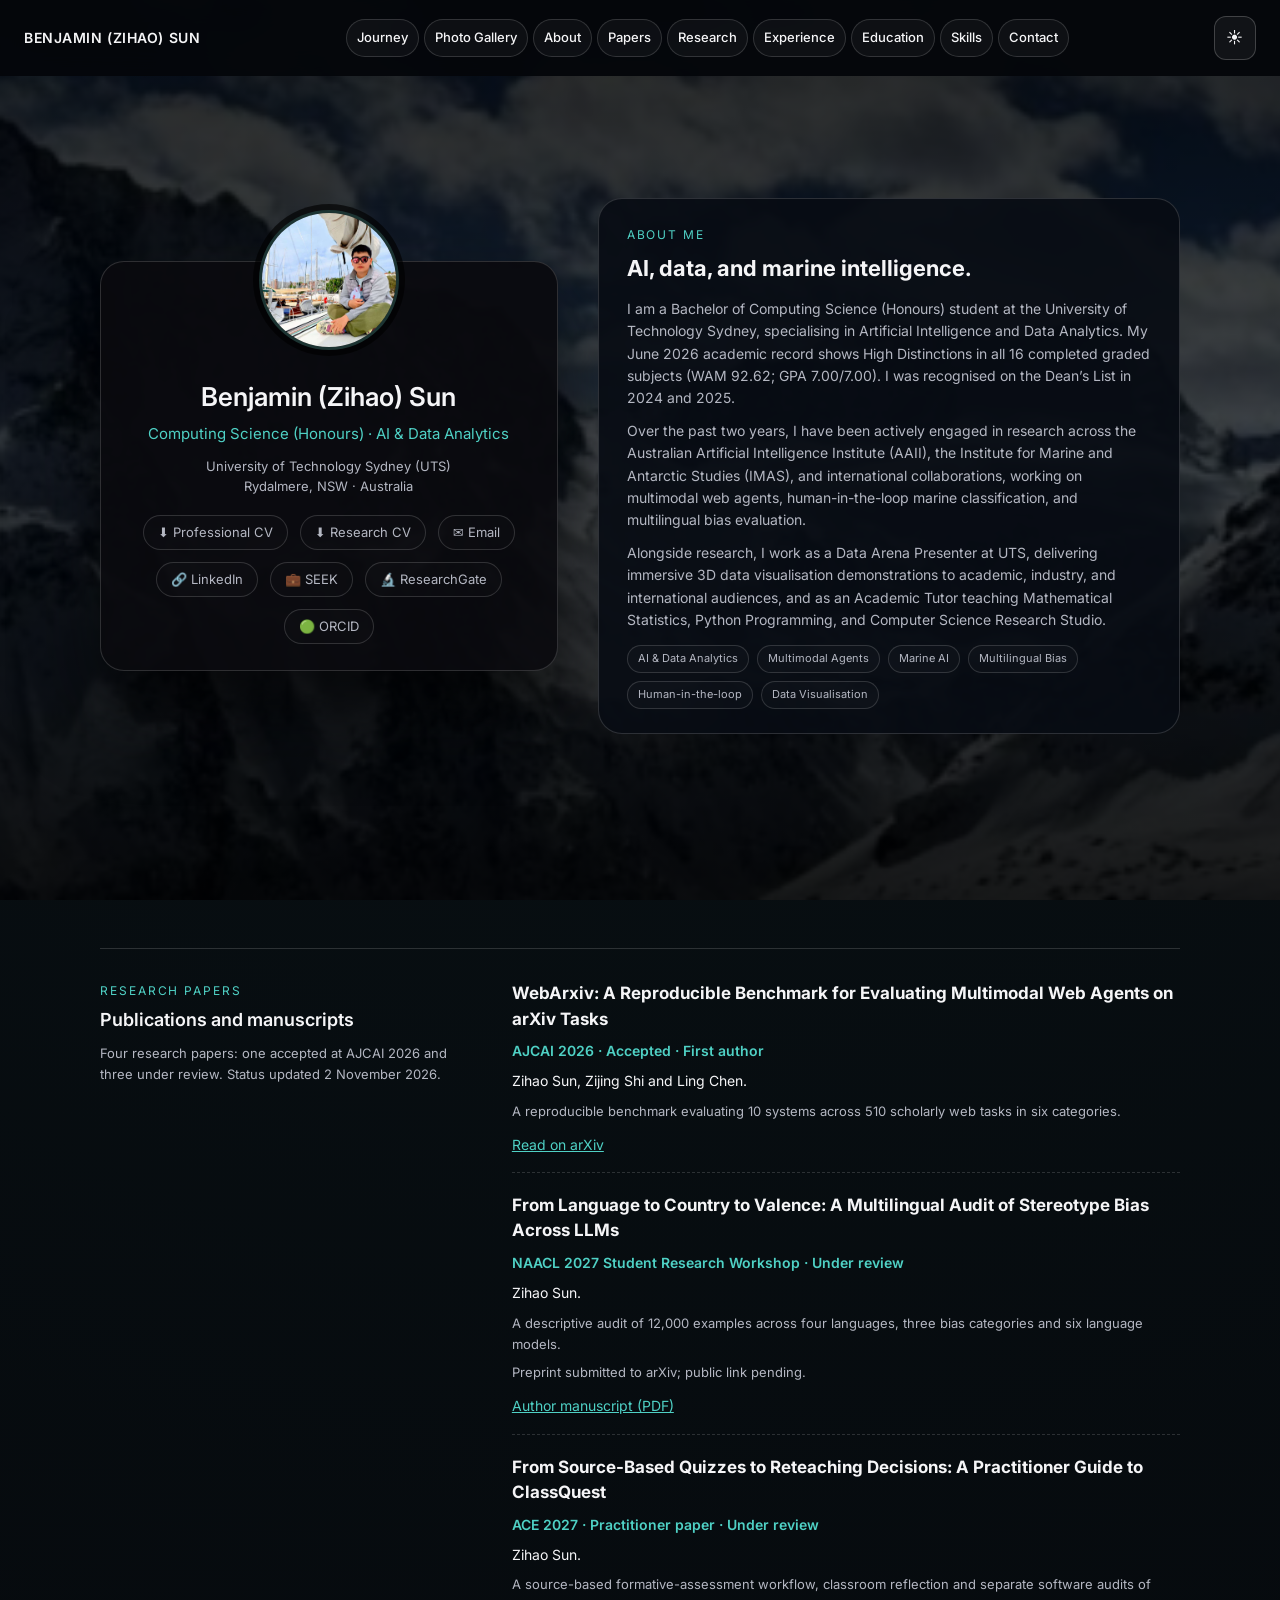
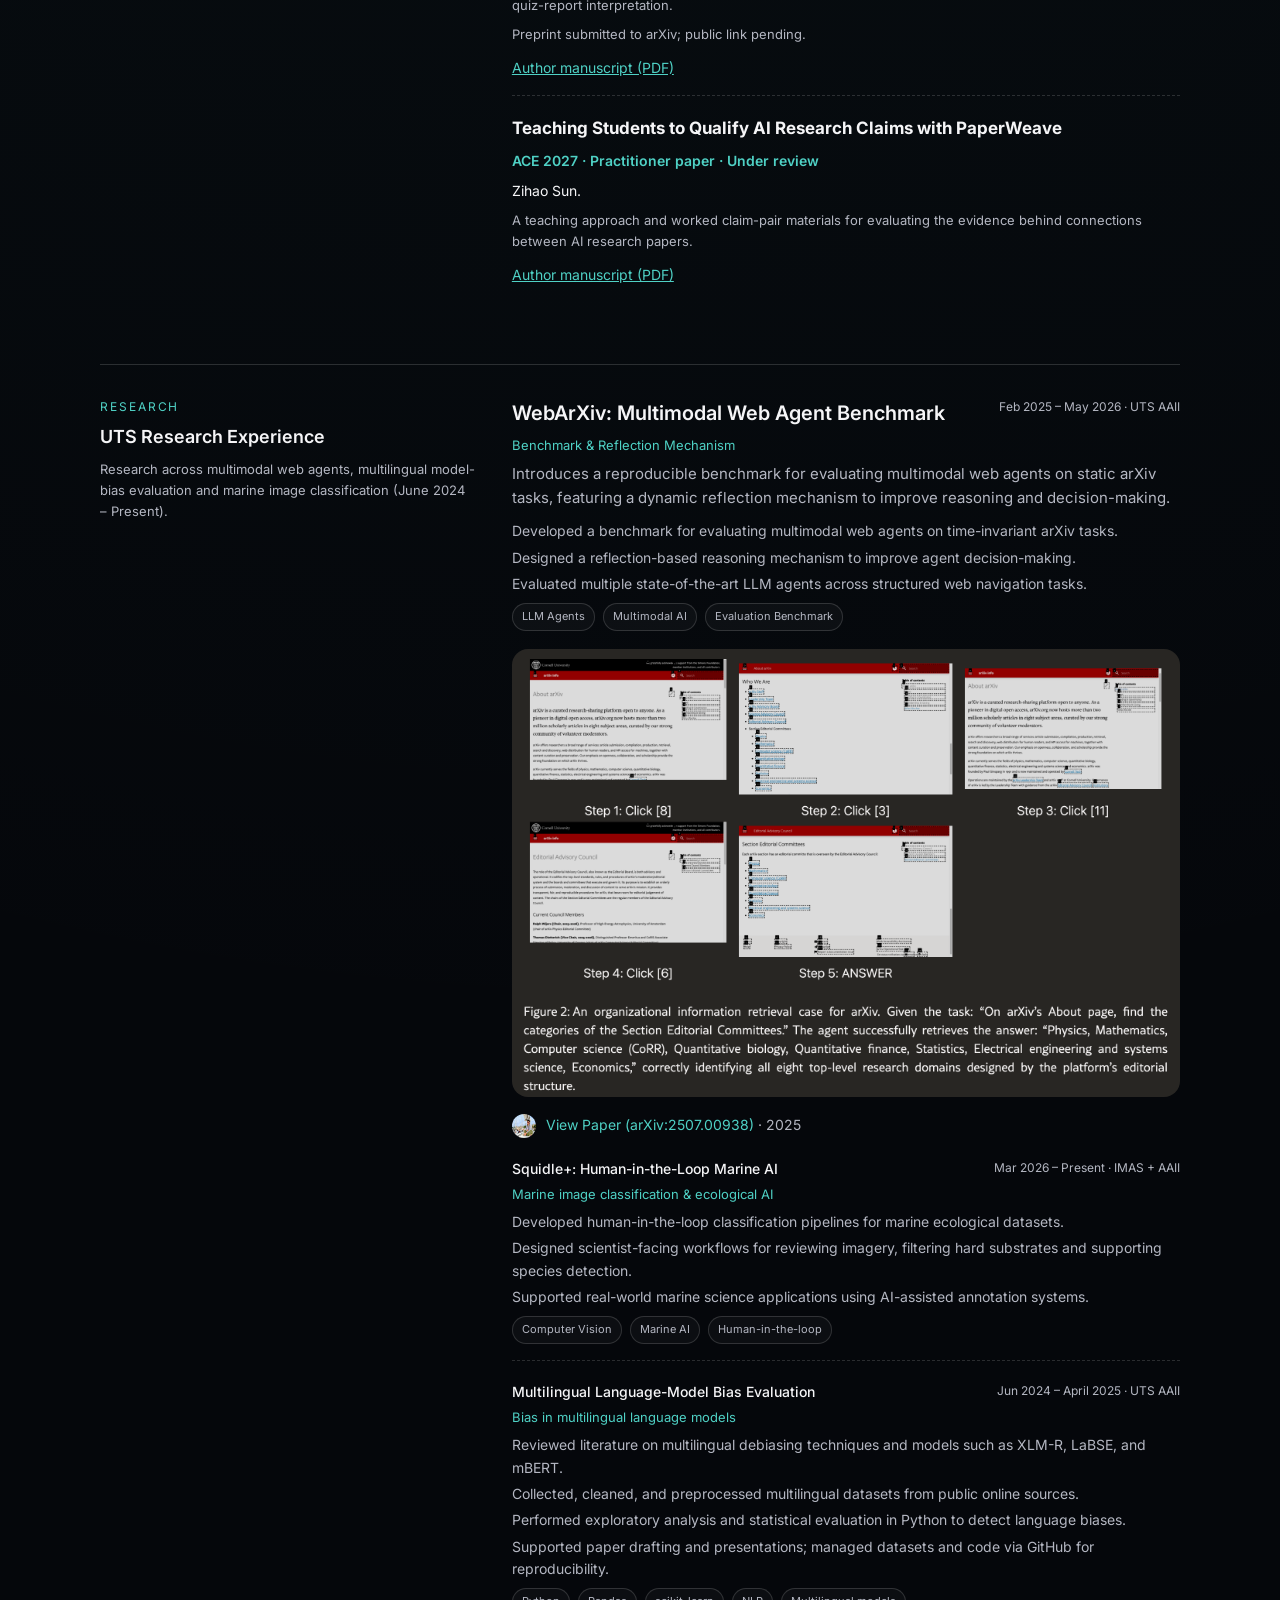
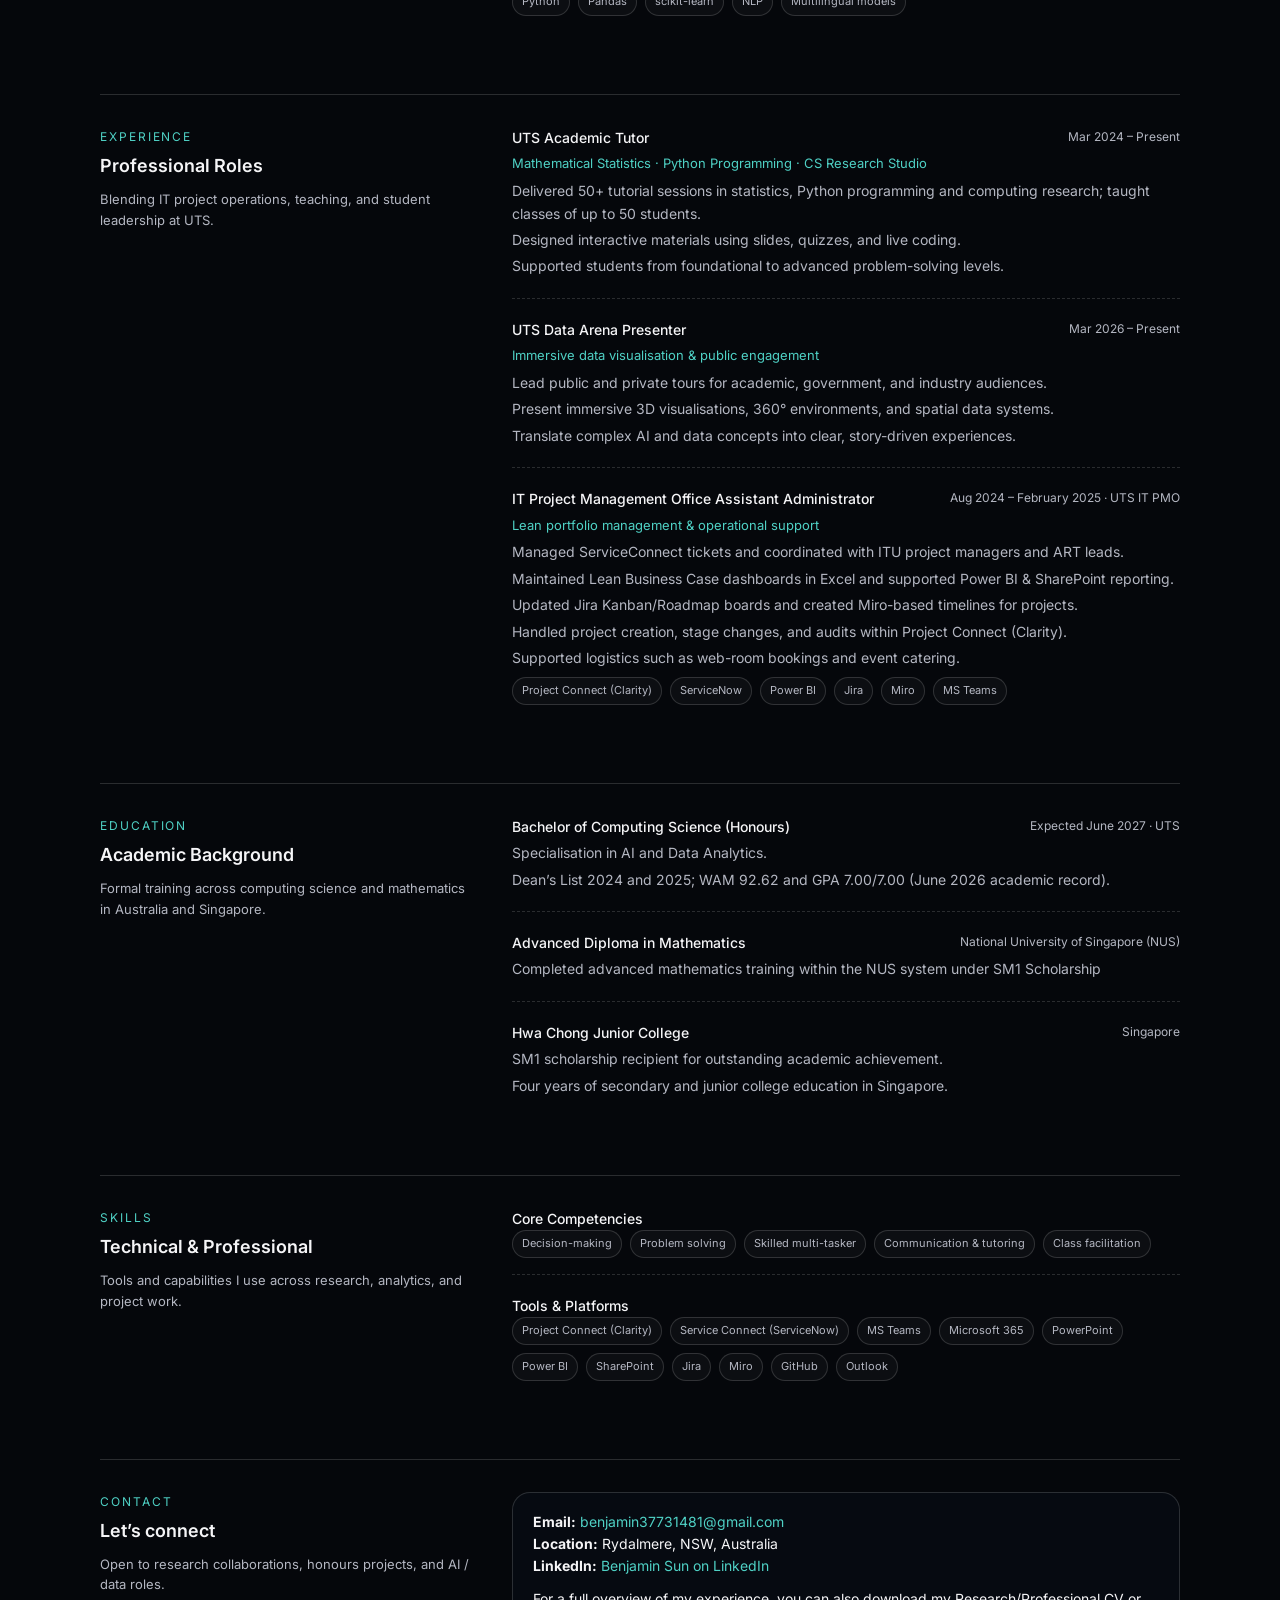
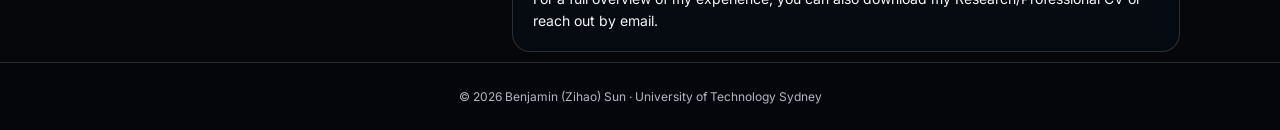
==== commit eb8afd4c: "Update research papers and CVs; fix navigation, themes and gallery" ====
--- a/index.html
+++ b/index.html
@@ -457,50 +457,55 @@
       color: #f5f5f7 !important;
     }
   </style>
+  <link rel="stylesheet" href="assets/site.css">
+  <script src="assets/site.js" defer></script>
 </head>
 
 <body>
 
   <!-- NAVBAR -->
+  <a class="skip-link" href="#main-content">Skip to content</a>
   <header class="navbar">
-    <div class="navbar-brand">Benjamin (Zihao) Sun</div>
-    <nav class="nav-links">
+    <a class="navbar-brand" href="index.html">Benjamin (Zihao) Sun</a>
+    <nav class="nav-links" id="site-navigation" aria-label="Main navigation">
       <a href="journey.html">Journey</a>
       <a href="gallery.html">Photo Gallery</a>
       <a href="#about">About</a>
+      <a href="#papers">Papers</a>
       <a href="#research">Research</a>
       <a href="#experience">Experience</a>
       <a href="#education">Education</a>
       <a href="#skills">Skills</a>
       <a href="#contact">Contact</a>
     </nav>
-    <button id="theme-toggle" class="icon-link" style="font-size:16px;">
-        🌙
-    </button>
+    <div class="nav-actions">
+      <button type="button" id="theme-toggle" class="theme-toggle" aria-label="Switch to light theme" aria-pressed="false">☀</button>
+      <button type="button" id="menu-toggle" class="menu-toggle" aria-controls="site-navigation" aria-expanded="false">Menu</button>
+    </div>
   </header>
 
+  <main id="main-content">
   <!-- HERO -->
   <section class="hero" id="home">
     <div class="hero-inner">
       <!-- Left: card -->
       <div class="hero-card">
         <img src="profile.jpg" alt="Zihao Sun portrait" class="profile-photo" />
-        <!-- TODO: replace profile.jpg with your own image -->
-
-        <div class="name">Benjamin (Zihao) Sun</div>
+
+        <h1 class="name">Benjamin (Zihao) Sun</h1>
         <div class="tagline">Computing Science (Honours) · AI &amp; Data Analytics</div>
 
         <div class="hero-meta">
           <span>University of Technology Sydney (UTS)</span>
-          <span>Rydalmere, NSW 2216 · Australia</span>
+          <span>Rydalmere, NSW · Australia</span>
         </div>
 
         <div class="hero-links">
-          <a class="btn-pill" href="Benjamin_Sun_Professional_CV.pdf" target="_blank">
+          <a class="btn-pill" href="Benjamin_Sun_Professional_CV.pdf" target="_blank" rel="noopener noreferrer">
             ⬇️ Professional CV
           </a>
         
-          <a class="btn-pill" href="Benjamin_Sun_Research_CV.pdf" target="_blank">
+          <a class="btn-pill" href="Benjamin_Sun_Research_CV.pdf" target="_blank" rel="noopener noreferrer">
             ⬇️ Research CV
           </a>
         
@@ -508,18 +513,18 @@
             ✉️ Email
           </a>
         
-          <a class="icon-link" href="https://www.linkedin.com/in/zihao-sun-765b22237/" target="_blank">
+          <a class="icon-link" href="https://www.linkedin.com/in/zihao-sun-765b22237/" target="_blank" rel="noopener noreferrer">
             🔗 LinkedIn
           </a>
-          <a class="icon-link" href="https://www.seek.com.au/profiles/benjamin-sun-6cW2jH4Bpk" target="_blank">
+          <a class="icon-link" href="https://www.seek.com.au/profiles/benjamin-sun-6cW2jH4Bpk" target="_blank" rel="noopener noreferrer">
             💼 SEEK
           </a>
 
-          <a class="icon-link" href="https://www.researchgate.net/profile/Zihao-Sun-10" target="_blank">
+          <a class="icon-link" href="https://www.researchgate.net/profile/Zihao-Sun-10" target="_blank" rel="noopener noreferrer">
             🔬 ResearchGate
           </a>
-          <a class="icon-link" href="https://orcid.org/my-orcid?orcid=0009-0000-0072-8622" target="_blank">
-            🟢 OCRID
+          <a class="icon-link" href="https://orcid.org/0009-0000-0072-8622" target="_blank" rel="noopener noreferrer">
+            🟢 ORCID
           </a>
         </div>
       </div>
@@ -530,8 +535,8 @@
       <h2>AI, data, and marine intelligence.</h2>
       <p>
         I am a Bachelor of Computing Science (Honours) student at the University of Technology Sydney,
-        specialising in Artificial Intelligence and Data Analytics. I have consistently achieved High
-        Distinctions across all subjects (GPA 7.0) and was recognised on the Dean’s List in 2024 and 2025.
+        specialising in Artificial Intelligence and Data Analytics. My June 2026 academic record shows High
+        Distinctions in all 16 completed graded subjects (WAM 92.62; GPA 7.00/7.00). I was recognised on the Dean’s List in 2024 and 2025.
       </p>
       <p>
         Over the past two years, I have been actively engaged in research across the Australian Artificial
@@ -556,15 +561,57 @@
     </div>
   </div> <!-- ✅ CLOSE hero-inner -->
   </section> <!-- ✅ CLOSE hero -->
-  <main>
+
+    <section id="papers" aria-labelledby="papers-title">
+      <div class="section-inner">
+        <div>
+          <div class="section-label">Research papers</div>
+          <h2 class="section-title" id="papers-title">Publications and manuscripts</h2>
+          <p class="section-subtitle">Four research papers: one accepted at AJCAI 2026 and three under review. Status updated 2 November 2026.</p>
+        </div>
+        <div class="section-content">
+          <article class="item">
+            <h3 class="paper-title">WebArxiv: A Reproducible Benchmark for Evaluating Multimodal Web Agents on arXiv Tasks</h3>
+            <p class="paper-status">AJCAI 2026 · Accepted · First author</p>
+            <p>Zihao Sun, Zijing Shi and Ling Chen.</p>
+            <p class="paper-note">A reproducible benchmark evaluating 10 systems across 510 scholarly web tasks in six categories.</p>
+            <div class="paper-actions"><a href="https://arxiv.org/abs/2507.00938" target="_blank" rel="noopener noreferrer">Read on arXiv</a></div>
+          </article>
+          <article class="item">
+            <h3 class="paper-title">From Language to Country to Valence: A Multilingual Audit of Stereotype Bias Across LLMs</h3>
+            <p class="paper-status">NAACL 2027 Student Research Workshop · Under review</p>
+            <p>Zihao Sun.</p>
+            <p class="paper-note">A descriptive audit of 12,000 examples across four languages, three bias categories and six language models.</p>
+            <p class="paper-note">Preprint submitted to arXiv; public link pending.</p>
+            <div class="paper-actions"><a href="papers/Multilingual_Bias_Author_Manuscript.pdf" target="_blank" rel="noopener noreferrer">Author manuscript (PDF)</a></div>
+          </article>
+          <article class="item">
+            <h3 class="paper-title">From Source-Based Quizzes to Reteaching Decisions: A Practitioner Guide to ClassQuest</h3>
+            <p class="paper-status">ACE 2027 · Practitioner paper · Under review</p>
+            <p>Zihao Sun.</p>
+            <p class="paper-note">A source-based formative-assessment workflow, classroom reflection and separate software audits of quiz-report interpretation.</p>
+            <p class="paper-note">Preprint submitted to arXiv; public link pending.</p>
+            <div class="paper-actions"><a href="papers/ClassQuest_Author_Manuscript.pdf" target="_blank" rel="noopener noreferrer">Author manuscript (PDF)</a></div>
+          </article>
+          <article class="item">
+            <h3 class="paper-title">Teaching Students to Qualify AI Research Claims with PaperWeave</h3>
+            <p class="paper-status">ACE 2027 · Practitioner paper · Under review</p>
+            <p>Zihao Sun.</p>
+            <p class="paper-note">A teaching approach and worked claim-pair materials for evaluating the evidence behind connections between AI research papers.</p>
+            <div class="paper-actions"><a href="papers/PaperWeave_Author_Manuscript.pdf" target="_blank" rel="noopener noreferrer">Author manuscript (PDF)</a></div>
+          </article>
+        </div>
+      </div>
+    </section>
+
     <!-- RESEARCH -->
     <section id="research">
       <div class="section-inner">
         <div>
           <div class="section-label">Research</div>
-          <h3 class="section-title">UTS Research Experience</h3>
+          <h2 class="section-title">UTS Research Experience</h2>
           <p class="section-subtitle">
-            Supervised projects across Webagents, LLMs bias, Marine Image Processing, robotics, and quantum software (June 2024 – Present).
+            Research across multimodal web agents, multilingual model-bias evaluation and marine image classification (June 2024 – Present).
           </p>
         </div>
         <div class="section-content">
@@ -605,15 +652,15 @@
             <!-- 🔥 PAPER CARD BELOW -->
             <div style="margin-top:18px;">
           
-              <a href="https://arxiv.org/abs/2507.00938" target="_blank">
-                <img src="webarxiv_preview.png" alt="WebArXiv paper preview"
+              <a href="https://arxiv.org/abs/2507.00938" target="_blank" rel="noopener noreferrer">
+                <img src="webarxiv_preview.png" alt="WebArXiv paper preview" loading="lazy"
                      style="width:100%; border-radius:16px; margin-bottom:10px;">
               </a>
           
               <div style="font-size:14px; color:var(--text-muted); display:flex; align-items:center; gap:10px;">
-                <img src="profile.jpg" style="width:24px; height:24px; border-radius:50%;">
+                <img src="profile.jpg" alt="" loading="lazy" style="width:24px; height:24px; border-radius:50%;">
                 <span>
-                  <a href="https://arxiv.org/abs/2507.00938" target="_blank"
+                  <a href="https://arxiv.org/abs/2507.00938" target="_blank" rel="noopener noreferrer"
                      style="color:var(--accent); text-decoration:none;">
                     View Paper (arXiv:2507.00938)
                   </a>
@@ -634,7 +681,7 @@
             <div class="item-tagline">Marine image classification &amp; ecological AI</div>
             <ul>
               <li>Developed human-in-the-loop classification pipelines for marine ecological datasets.</li>
-              <li>Designed workflows to filter hard substrates and improve species detection accuracy.</li>
+              <li>Designed scientist-facing workflows for reviewing imagery, filtering hard substrates and supporting species detection.</li>
               <li>Supported real-world marine science applications using AI-assisted annotation systems.</li>
             </ul>
             <div class="pill-row">
@@ -647,7 +694,7 @@
           <div class="item">
             <div class="item-header">
               <div class="item-title">
-                Multilingual Debias Research Project
+                Multilingual Language-Model Bias Evaluation
               </div>
               <div class="item-meta">Jun 2024 – April 2025 · UTS AAII</div>
             </div>
@@ -675,7 +722,7 @@
       <div class="section-inner">
         <div>
           <div class="section-label">Experience</div>
-          <h3 class="section-title">Professional Roles</h3>
+          <h2 class="section-title">Professional Roles</h2>
           <p class="section-subtitle">
             Blending IT project operations, teaching, and student leadership at UTS.
           </p>
@@ -690,7 +737,7 @@
             </div>
             <div class="item-tagline">Mathematical Statistics · Python Programming · CS Research Studio</div>
             <ul>
-              <li>Delivered structured tutorials and workshops for cohorts of 50+ students.</li>
+              <li>Delivered 50+ tutorial sessions in statistics, Python programming and computing research; taught classes of up to 50 students.</li>
               <li>Designed interactive materials using slides, quizzes, and live coding.</li>
               <li>Supported students from foundational to advanced problem-solving levels.</li>
             </ul>
@@ -718,11 +765,11 @@
             </div>
             <div class="item-tagline">Lean portfolio management &amp; operational support</div>
             <ul>
-              <li>Manage ServiceConnect tickets and coordinate with ITU project managers and ART leads.</li>
-              <li>Maintain Lean Business Case dashboards in Excel and support Power BI &amp; SharePoint reporting.</li>
-              <li>Update Jira Kanban/Roadmap boards and create Miro-based timelines for projects.</li>
-              <li>Handle project creation, stage changes, and audits within Project Connect (Clarity).</li>
-              <li>Support logistics such as web-room bookings and event catering.</li>
+              <li>Managed ServiceConnect tickets and coordinated with ITU project managers and ART leads.</li>
+              <li>Maintained Lean Business Case dashboards in Excel and supported Power BI &amp; SharePoint reporting.</li>
+              <li>Updated Jira Kanban/Roadmap boards and created Miro-based timelines for projects.</li>
+              <li>Handled project creation, stage changes, and audits within Project Connect (Clarity).</li>
+              <li>Supported logistics such as web-room bookings and event catering.</li>
             </ul>
             <div class="pill-row">
               <span class="pill">Project Connect (Clarity)</span>
@@ -742,7 +789,7 @@
       <div class="section-inner">
         <div>
           <div class="section-label">Education</div>
-          <h3 class="section-title">Academic Background</h3>
+          <h2 class="section-title">Academic Background</h2>
           <p class="section-subtitle">
             Formal training across computing science and mathematics in Australia and Singapore.
           </p>
@@ -754,11 +801,11 @@
               <div class="item-title">
                 Bachelor of Computing Science (Honours)
               </div>
-              <div class="item-meta">Expected May 2026 · UTS</div>
+              <div class="item-meta">Expected June 2027 · UTS</div>
             </div>
             <ul>
               <li>Specialisation in AI and Data Analytics.</li>
-              <li>Dean’s List 2024; High Distinctions in all completed subjects.</li>
+              <li>Dean’s List 2024 and 2025; WAM 92.62 and GPA 7.00/7.00 (June 2026 academic record).</li>
             </ul>
           </div>
 
@@ -795,7 +842,7 @@
       <div class="section-inner">
         <div>
           <div class="section-label">Skills</div>
-          <h3 class="section-title">Technical &amp; Professional</h3>
+          <h2 class="section-title">Technical &amp; Professional</h2>
           <p class="section-subtitle">
             Tools and capabilities I use across research, analytics, and project work.
           </p>
@@ -838,7 +885,7 @@
       <div class="section-inner">
         <div>
           <div class="section-label">Contact</div>
-          <h3 class="section-title">Let’s connect</h3>
+          <h2 class="section-title">Let’s connect</h2>
           <p class="section-subtitle">
             Open to research collaborations, honours projects, and AI / data roles.
           </p>
@@ -847,8 +894,8 @@
         <div class="section-content">
           <div class="contact-card">
             <p><strong>Email:</strong> <a href="mailto:benjamin37731481@gmail.com">benjamin37731481@gmail.com</a></p>
-            <p><strong>Location:</strong> Rydalmere, NSW 2216, Australia</p>
-            <p><strong>LinkedIn:</strong> <a href="https://www.linkedin.com/in/zihao-sun-765b22237/" target="_blank" rel="noopener">
+            <p><strong>Location:</strong> Rydalmere, NSW, Australia</p>
+            <p><strong>LinkedIn:</strong> <a href="https://www.linkedin.com/in/zihao-sun-765b22237/" target="_blank" rel="noopener noreferrer">
               Benjamin Sun on LinkedIn
             </a></p>
             <p style="margin-top:10px;">
@@ -861,39 +908,10 @@
   </main>
 
   <footer>
-    © <span id="year"></span> Benjamin (Zihao) Sun · University of Technology Sydney
+    © <span data-current-year>2026</span> Benjamin (Zihao) Sun · University of Technology Sydney
   </footer>
-  <script>
-    const toggleBtn = document.getElementById('theme-toggle');
-    const body = document.body;
+
   
-    // Load saved theme
-    const savedTheme = localStorage.getItem('theme');
-  
-    if (savedTheme === 'light') {
-      body.classList.add('light-mode');
-      toggleBtn.textContent = '🌙'; // show moon (switch to dark)
-    } else {
-      body.classList.remove('light-mode');
-      toggleBtn.textContent = '☀️'; // show sun (switch to light)
-    }
-  
-    toggleBtn.addEventListener('click', () => {
-      body.classList.toggle('light-mode');
-  
-      if (body.classList.contains('light-mode')) {
-        localStorage.setItem('theme', 'light');
-        toggleBtn.textContent = '🌙'; // now in light → show moon
-      } else {
-        localStorage.setItem('theme', 'dark');
-        toggleBtn.textContent = '☀️'; // now in dark → show sun
-      }
-    });
-  </script>
-  
-  <script>
-    // set current year
-    document.getElementById('year').textContent = new Date().getFullYear();
-  </script>
+
 </body>
 </html>
--- a/assets/site.css
+++ b/assets/site.css
@@ -0,0 +1,121 @@
+/* Shared navigation, readable themes, and responsive fixes. */
+:root {
+  color-scheme: dark;
+  --bg-dark: #05070b;
+  --bg-card: rgba(10, 10, 15, .92);
+  --bg: #0f172a;
+  --card: #1e293b;
+  --text-main: #f5f5f7;
+  --text-muted: #b4b7c2;
+  --text: #e2e8f0;
+  --muted: #b4b7c2;
+  --accent: #4fd1c5;
+  --accent-soft: rgba(79, 209, 197, .18);
+  --border-subtle: rgba(255,255,255,.15);
+}
+body.light-mode {
+  color-scheme: light;
+  --bg-dark: #f8fafc;
+  --bg-card: #fff;
+  --bg: #f8fafc;
+  --card: #fff;
+  --text-main: #0f172a;
+  --text-muted: #475569;
+  --text: #0f172a;
+  --muted: #475569;
+  --accent: #0f766e;
+  --accent-soft: rgba(15,118,110,.10);
+  --border-subtle: rgba(15,23,42,.18);
+}
+* { box-sizing: border-box; }
+html { scroll-padding-top: 100px; }
+body { margin: 0; }
+a { color: var(--accent); }
+button, a { -webkit-tap-highlight-color: transparent; }
+button { font: inherit; }
+button:focus-visible, a:focus-visible, summary:focus-visible, [tabindex]:focus-visible {
+  outline: 3px solid var(--accent);
+  outline-offset: 4px;
+}
+button:disabled { opacity: .45; cursor: default; }
+.skip-link {
+  position: fixed; top: -100px; left: 16px; z-index: 1000;
+  padding: 10px 16px; border-radius: 8px; background: var(--card); color: var(--text-main);
+}
+.skip-link:focus { top: 12px; }
+.navbar {
+  position: fixed; inset: 0 0 auto; z-index: 100;
+  display: flex; align-items: center; justify-content: space-between; gap: 16px;
+  min-height: 76px; padding: 12px 24px;
+  background: rgba(5,7,11,.96) !important; backdrop-filter: blur(14px);
+}
+.navbar-brand, .navbar a { color: #f5f5f7 !important; }
+.navbar-brand {
+  font-size: 14px; font-weight: 600; letter-spacing: .04em; text-decoration: none;
+  white-space: nowrap;
+}
+.nav-links { display: flex; align-items: center; gap: 5px; }
+.navbar .nav-links a {
+  margin: 0; padding: 8px 10px; border: 1px solid rgba(255,255,255,.15);
+  border-radius: 999px; font-size: 13px; line-height: 1.5; text-decoration: none;
+  background: rgba(255,255,255,.04);
+}
+.navbar .nav-links a:hover, .navbar .nav-links a[aria-current="page"] {
+  background: rgba(79,209,197,.18); border-color: #4fd1c5;
+}
+.nav-actions { display: flex; align-items: center; gap: 8px; }
+.theme-toggle, .menu-toggle {
+  min-width: 42px; min-height: 42px; padding: 8px 10px; border-radius: 12px;
+  background: rgba(255,255,255,.05); border: 1px solid rgba(255,255,255,.2);
+  color: #f5f5f7; cursor: pointer;
+}
+.menu-toggle { display: none; }
+.item-header { flex-wrap: wrap; }
+.item-title { min-width: 0; overflow-wrap: anywhere; }
+.item-meta { white-space: normal; }
+.hero-card, .hero-about, .contact-card { min-width: 0; }
+.hero-links a, .contact-card a { overflow-wrap: anywhere; }
+.paper-title { font-size: 17px; line-height: 1.5; margin-bottom: 8px; }
+.paper-status { color: var(--accent); font-weight: 600; margin-bottom: 8px; }
+.paper-note { color: var(--text-muted); margin: 8px 0; font-size: 13px; }
+.paper-actions { display: flex; flex-wrap: wrap; gap: 10px; margin-top: 12px; }
+.paper-actions a { color: var(--accent); }
+.subpage {
+  padding-top: 96px; min-height: 100vh; background: var(--bg); color: var(--text);
+  font-family: Inter, system-ui, -apple-system, BlinkMacSystemFont, "Segoe UI", sans-serif;
+  line-height: 1.6;
+}
+.page-container { width: min(1100px, 100%); margin: auto; padding: 24px clamp(16px,4vw,40px) 56px; }
+.page-intro { max-width: 740px; margin: 0 auto 32px; text-align: center; }
+.page-intro h1 { font-size: clamp(28px,5vw,36px); margin: 12px 0; }
+.page-intro p { color: var(--muted); }
+.page-footer { padding: 24px; text-align: center; color: var(--muted); }
+[hidden] { display: none !important; }
+@media (max-width: 1120px) {
+  .navbar { padding: 12px 16px; gap: 8px; }
+  .navbar-brand { font-size: 12px; letter-spacing: .02em; }
+  .js .menu-toggle { display: inline-flex; align-items: center; justify-content: center; }
+  .js .nav-links {
+    display: none; position: absolute; top: 100%; left: 12px; right: 12px;
+    padding: 14px; border: 1px solid rgba(255,255,255,.2); border-radius: 16px;
+    background: #0b1019; flex-direction: column; align-items: stretch;
+    max-height: calc(100dvh - 100px); overflow-y: auto;
+  }
+  .js .navbar.menu-open .nav-links { display: flex; }
+  .navbar .nav-links a { border-radius: 8px; padding: 10px 12px; }
+  .hero { padding-top: 148px; }
+  html { scroll-padding-top: 92px; }
+  html:not(.js) .navbar { position: static; flex-wrap: wrap; }
+  html:not(.js) .nav-links { flex-wrap: wrap; }
+}
+@media (max-width: 600px) {
+  .hero { padding-right: 16px; padding-left: 16px; }
+  .hero-card, .hero-about { padding-right: 20px; padding-left: 20px; }
+  .section-inner { gap: 20px; }
+  section { padding-right: 16px; padding-left: 16px; }
+  .item-header { gap: 4px; }
+}
+@media (prefers-reduced-motion: reduce) {
+  html, body { scroll-behavior: auto !important; }
+  *, *::before, *::after { transition: none !important; animation: none !important; }
+}
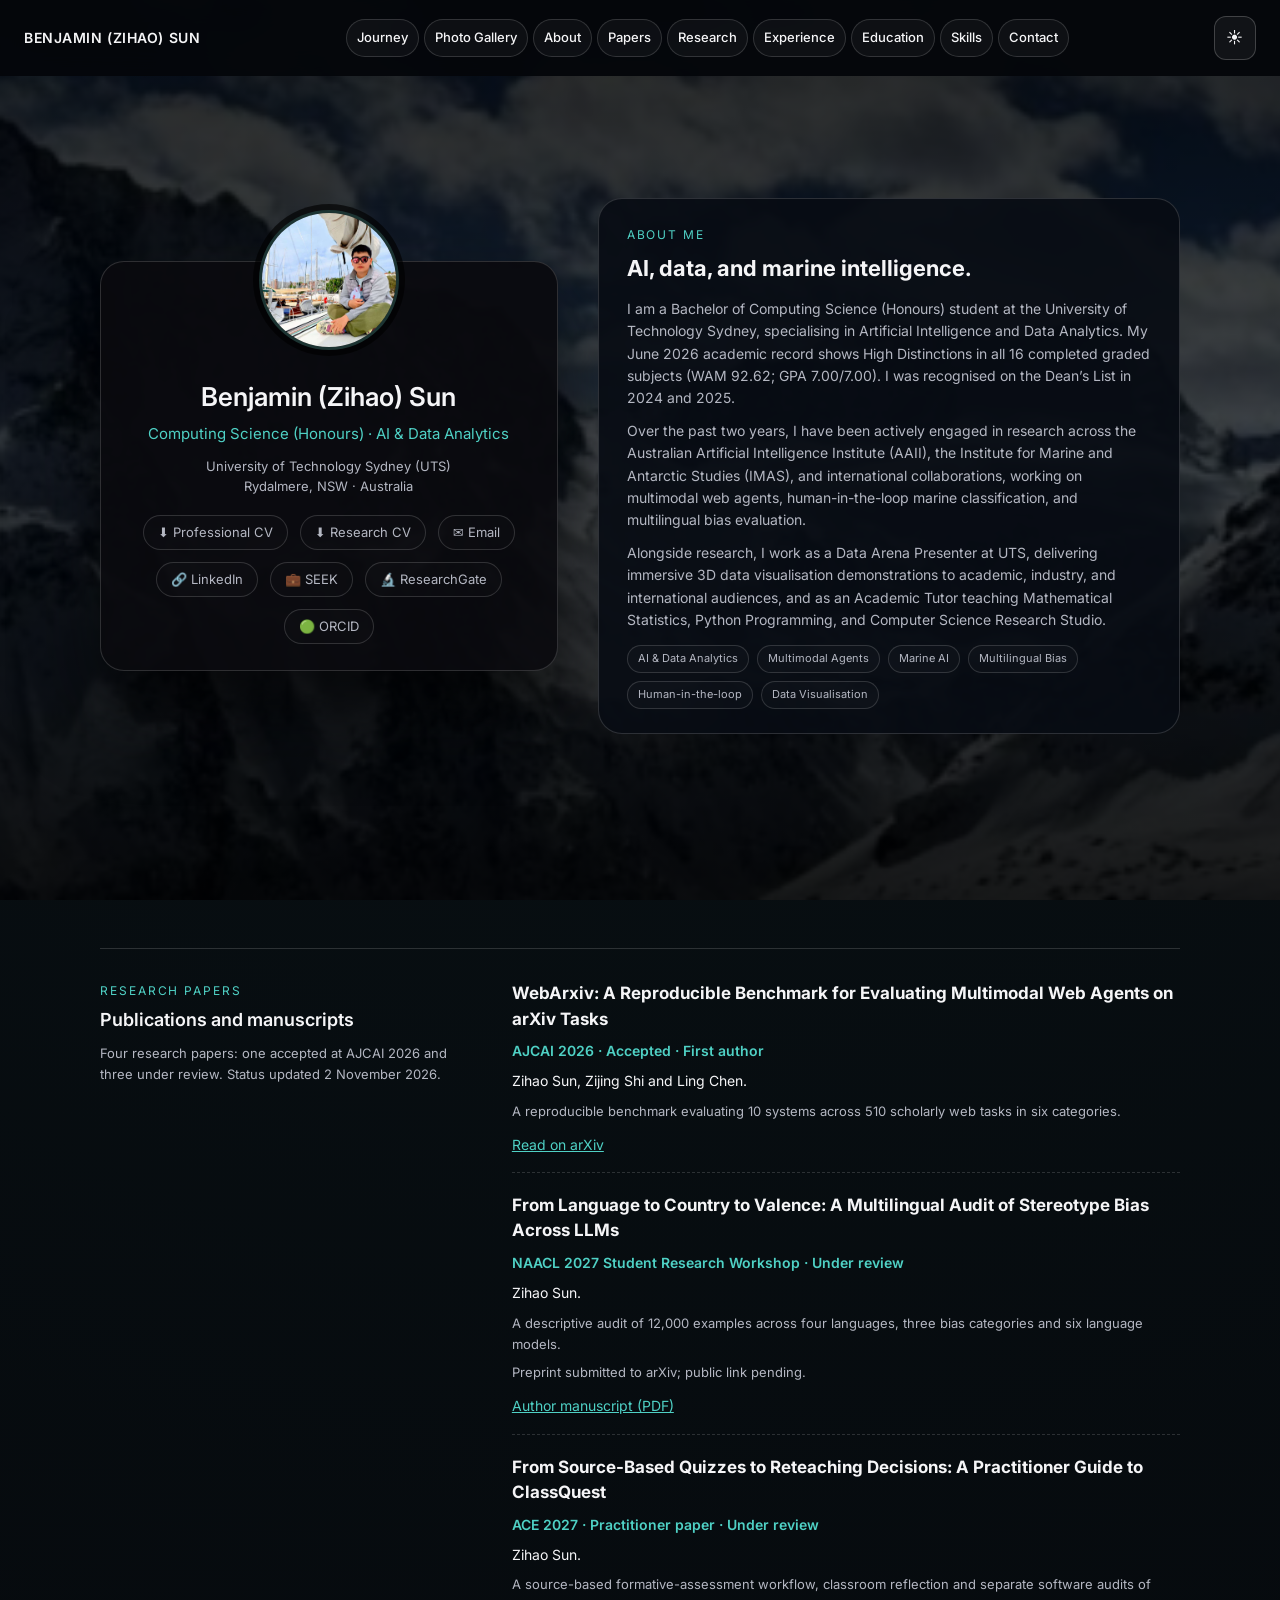
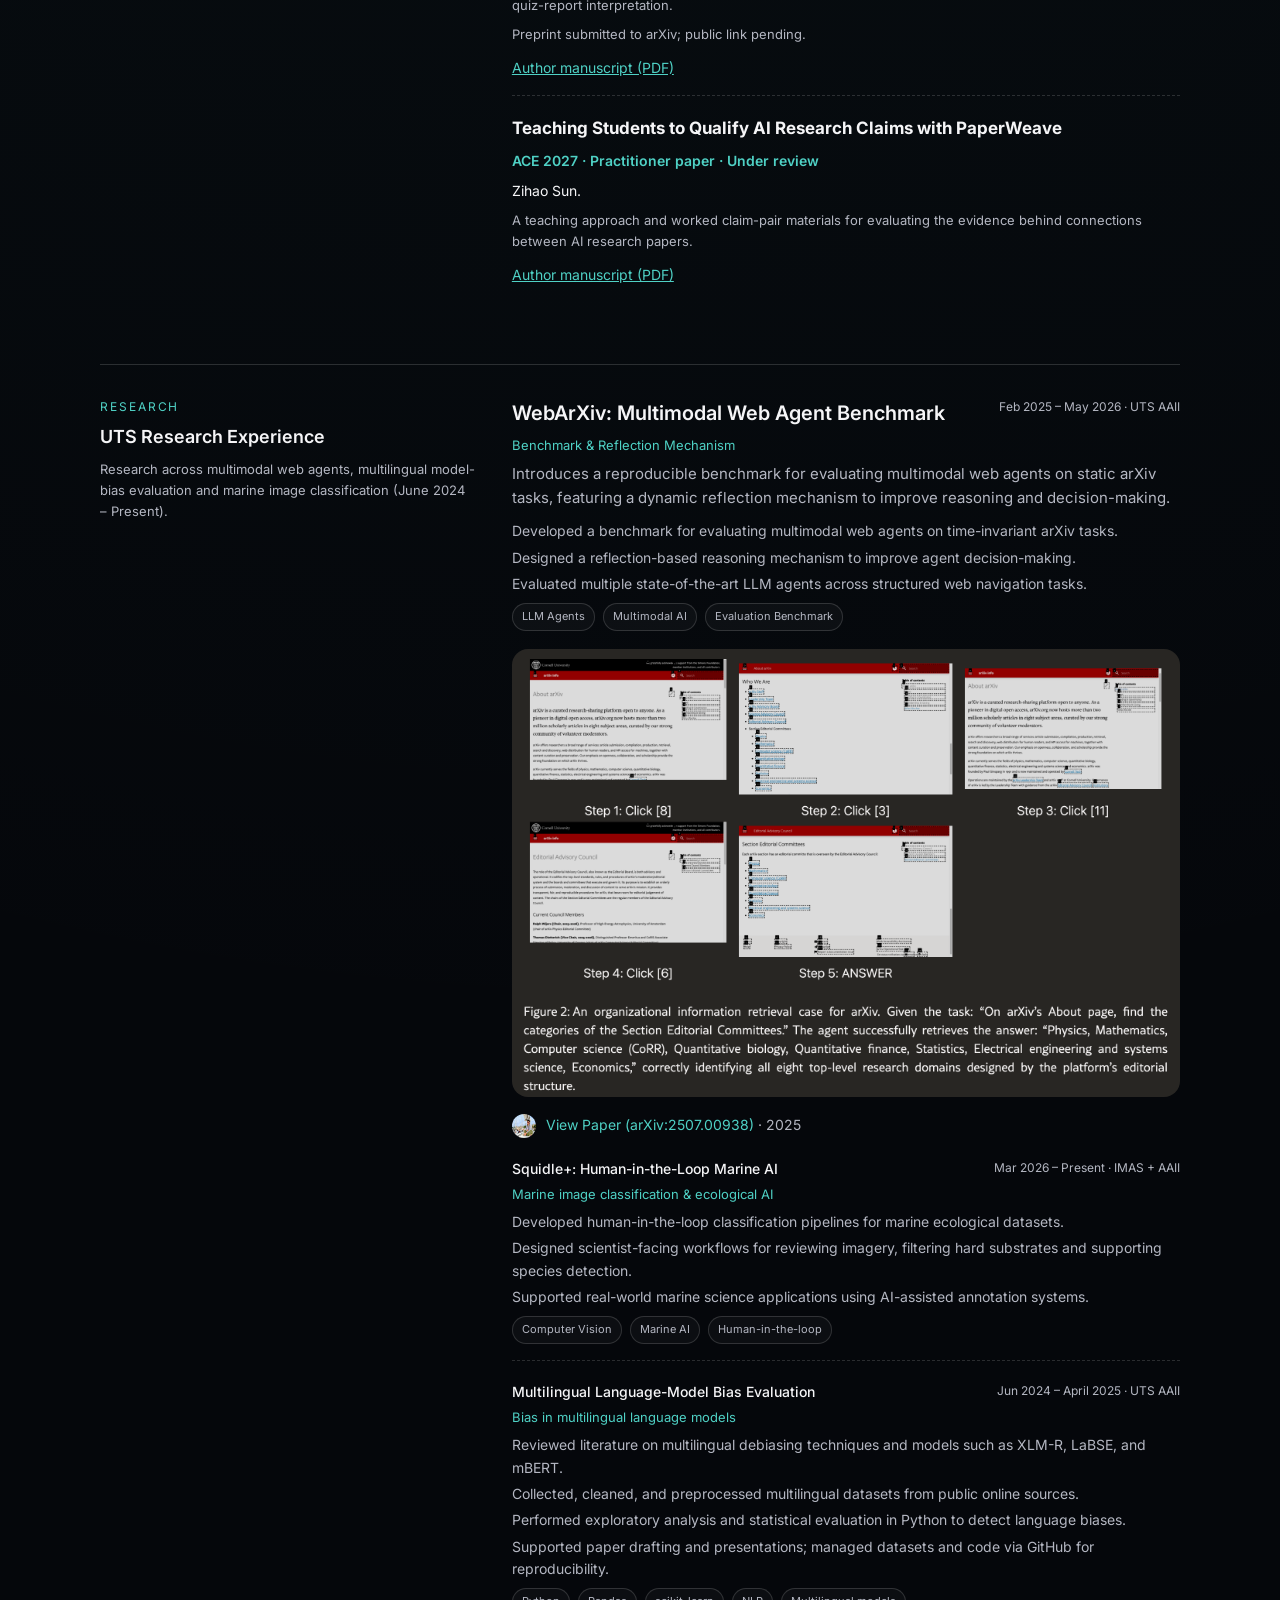
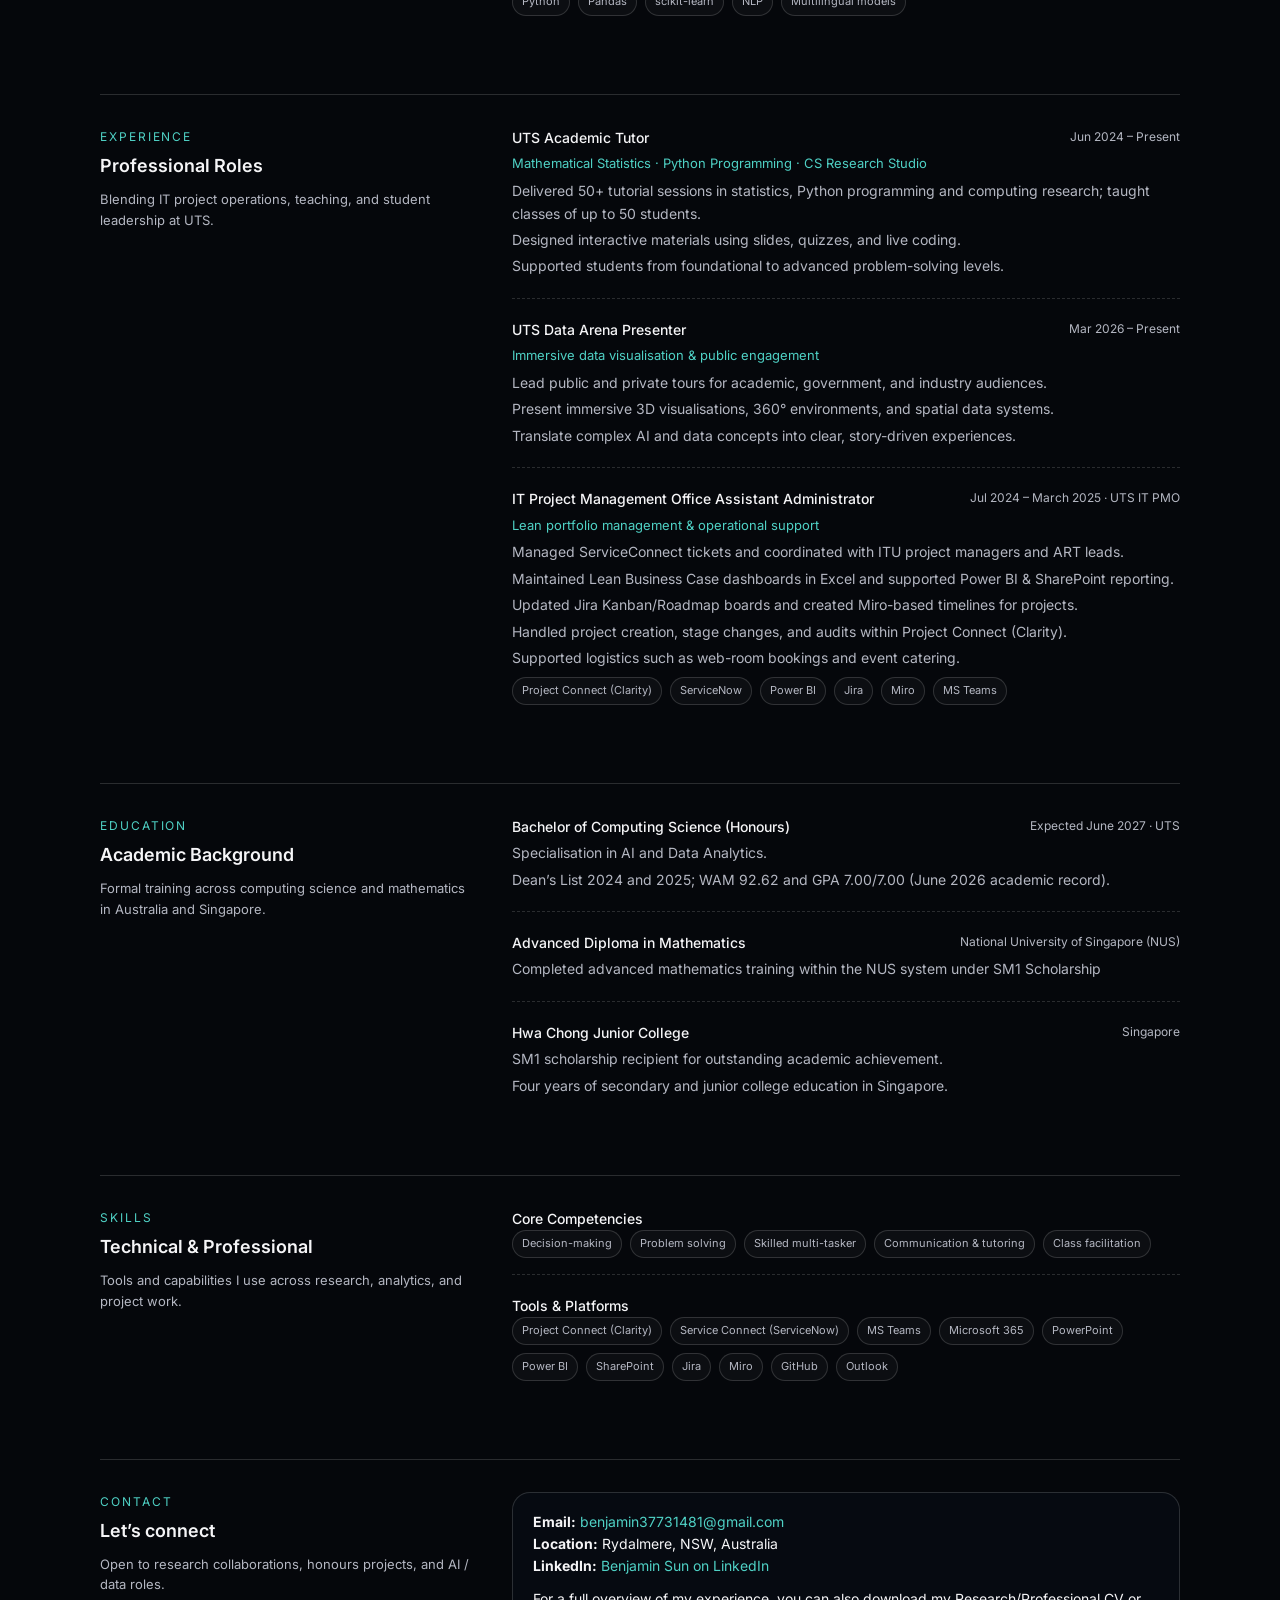
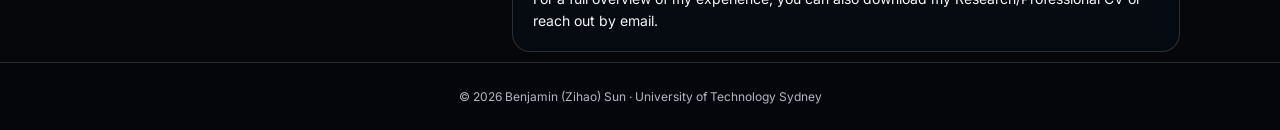
==== commit 7e056172: "Align CV and website work dates with confirmed LinkedIn history" ====
--- a/index.html
+++ b/index.html
@@ -513,7 +513,7 @@
             ✉️ Email
           </a>
         
-          <a class="icon-link" href="https://www.linkedin.com/in/zihao-sun-765b22237/" target="_blank" rel="noopener noreferrer">
+          <a class="icon-link" href="https://www.linkedin.com/in/benjamin-sun-765b22237/" target="_blank" rel="noopener noreferrer">
             🔗 LinkedIn
           </a>
           <a class="icon-link" href="https://www.seek.com.au/profiles/benjamin-sun-6cW2jH4Bpk" target="_blank" rel="noopener noreferrer">
@@ -733,7 +733,7 @@
           <div class="item">
             <div class="item-header">
               <div class="item-title">UTS Academic Tutor</div>
-              <div class="item-meta">Mar 2024 – Present</div>
+              <div class="item-meta">Jun 2024 – Present</div>
             </div>
             <div class="item-tagline">Mathematical Statistics · Python Programming · CS Research Studio</div>
             <ul>
@@ -761,7 +761,7 @@
               <div class="item-title">
                 IT Project Management Office Assistant Administrator
               </div>
-              <div class="item-meta">Aug 2024 – February 2025 · UTS IT PMO</div>
+              <div class="item-meta">Jul 2024 – March 2025 · UTS IT PMO</div>
             </div>
             <div class="item-tagline">Lean portfolio management &amp; operational support</div>
             <ul>
@@ -895,7 +895,7 @@
           <div class="contact-card">
             <p><strong>Email:</strong> <a href="mailto:benjamin37731481@gmail.com">benjamin37731481@gmail.com</a></p>
             <p><strong>Location:</strong> Rydalmere, NSW, Australia</p>
-            <p><strong>LinkedIn:</strong> <a href="https://www.linkedin.com/in/zihao-sun-765b22237/" target="_blank" rel="noopener noreferrer">
+            <p><strong>LinkedIn:</strong> <a href="https://www.linkedin.com/in/benjamin-sun-765b22237/" target="_blank" rel="noopener noreferrer">
               Benjamin Sun on LinkedIn
             </a></p>
             <p style="margin-top:10px;">
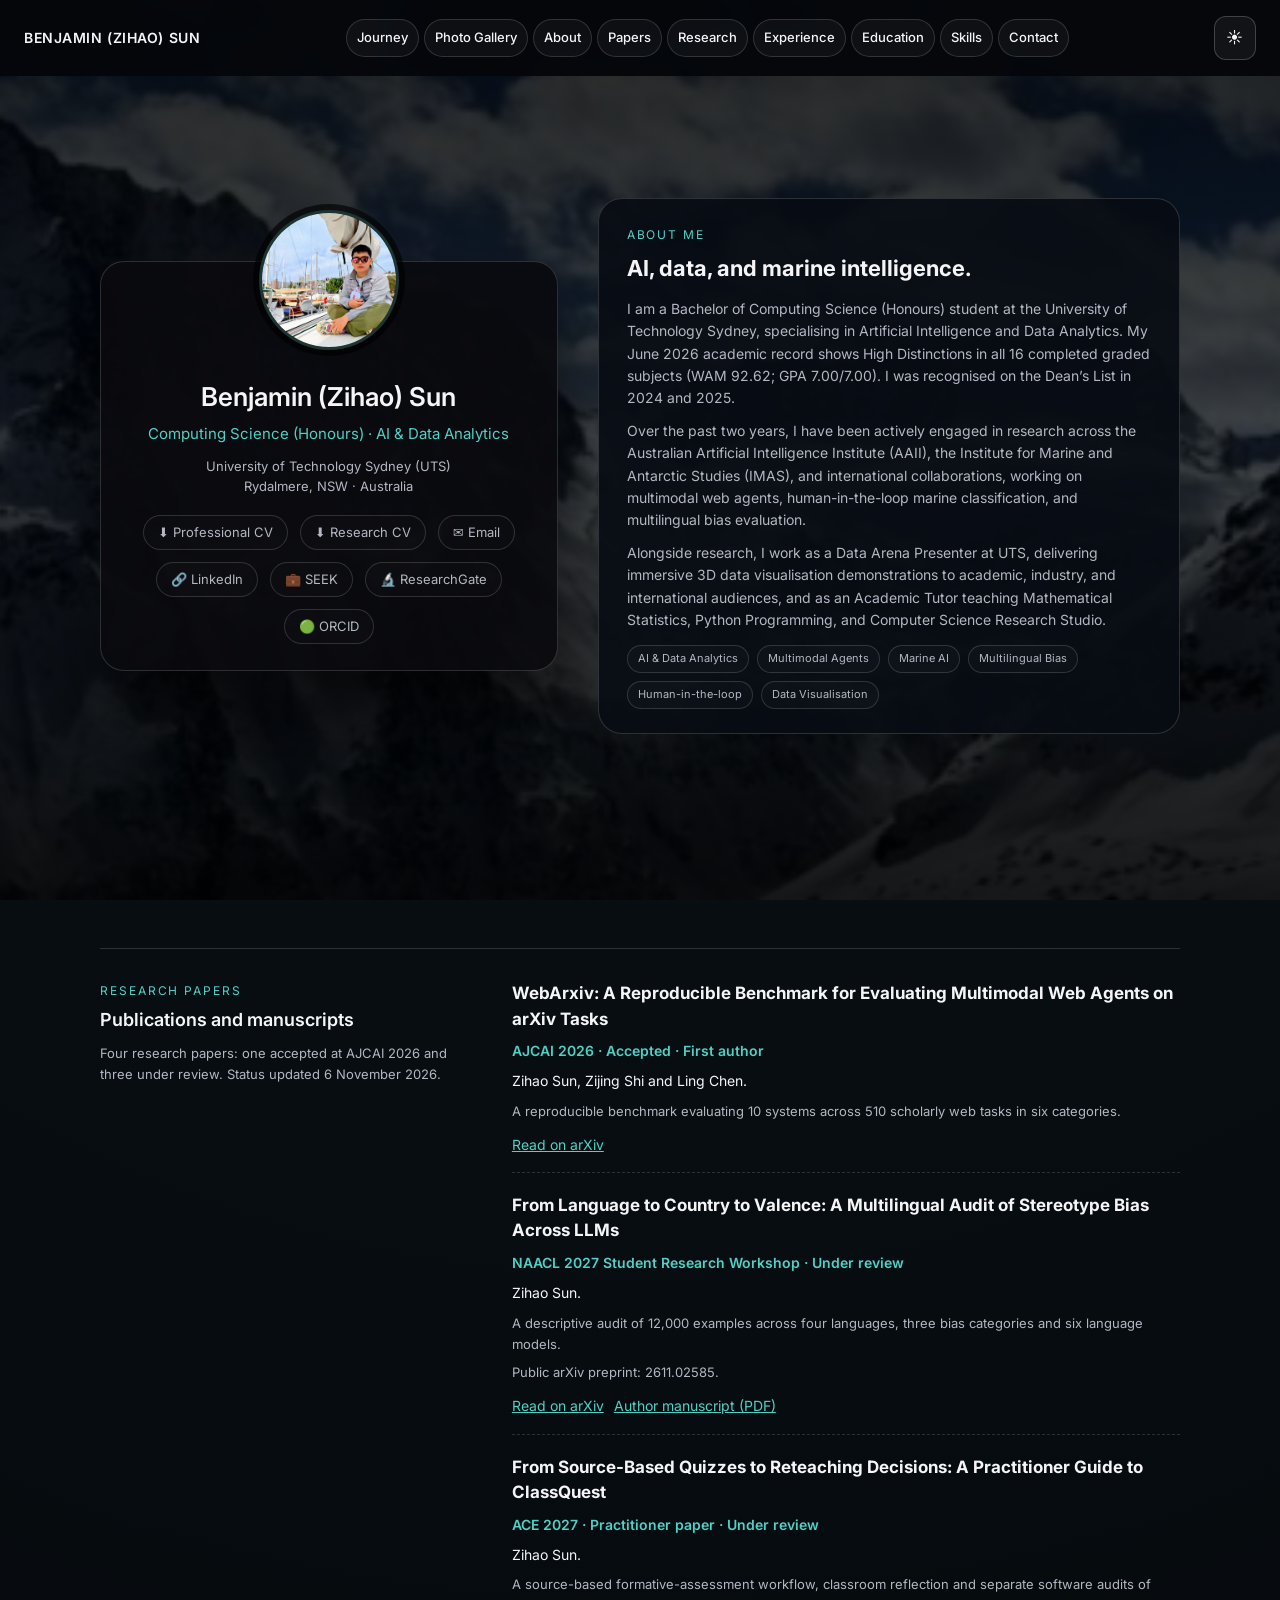
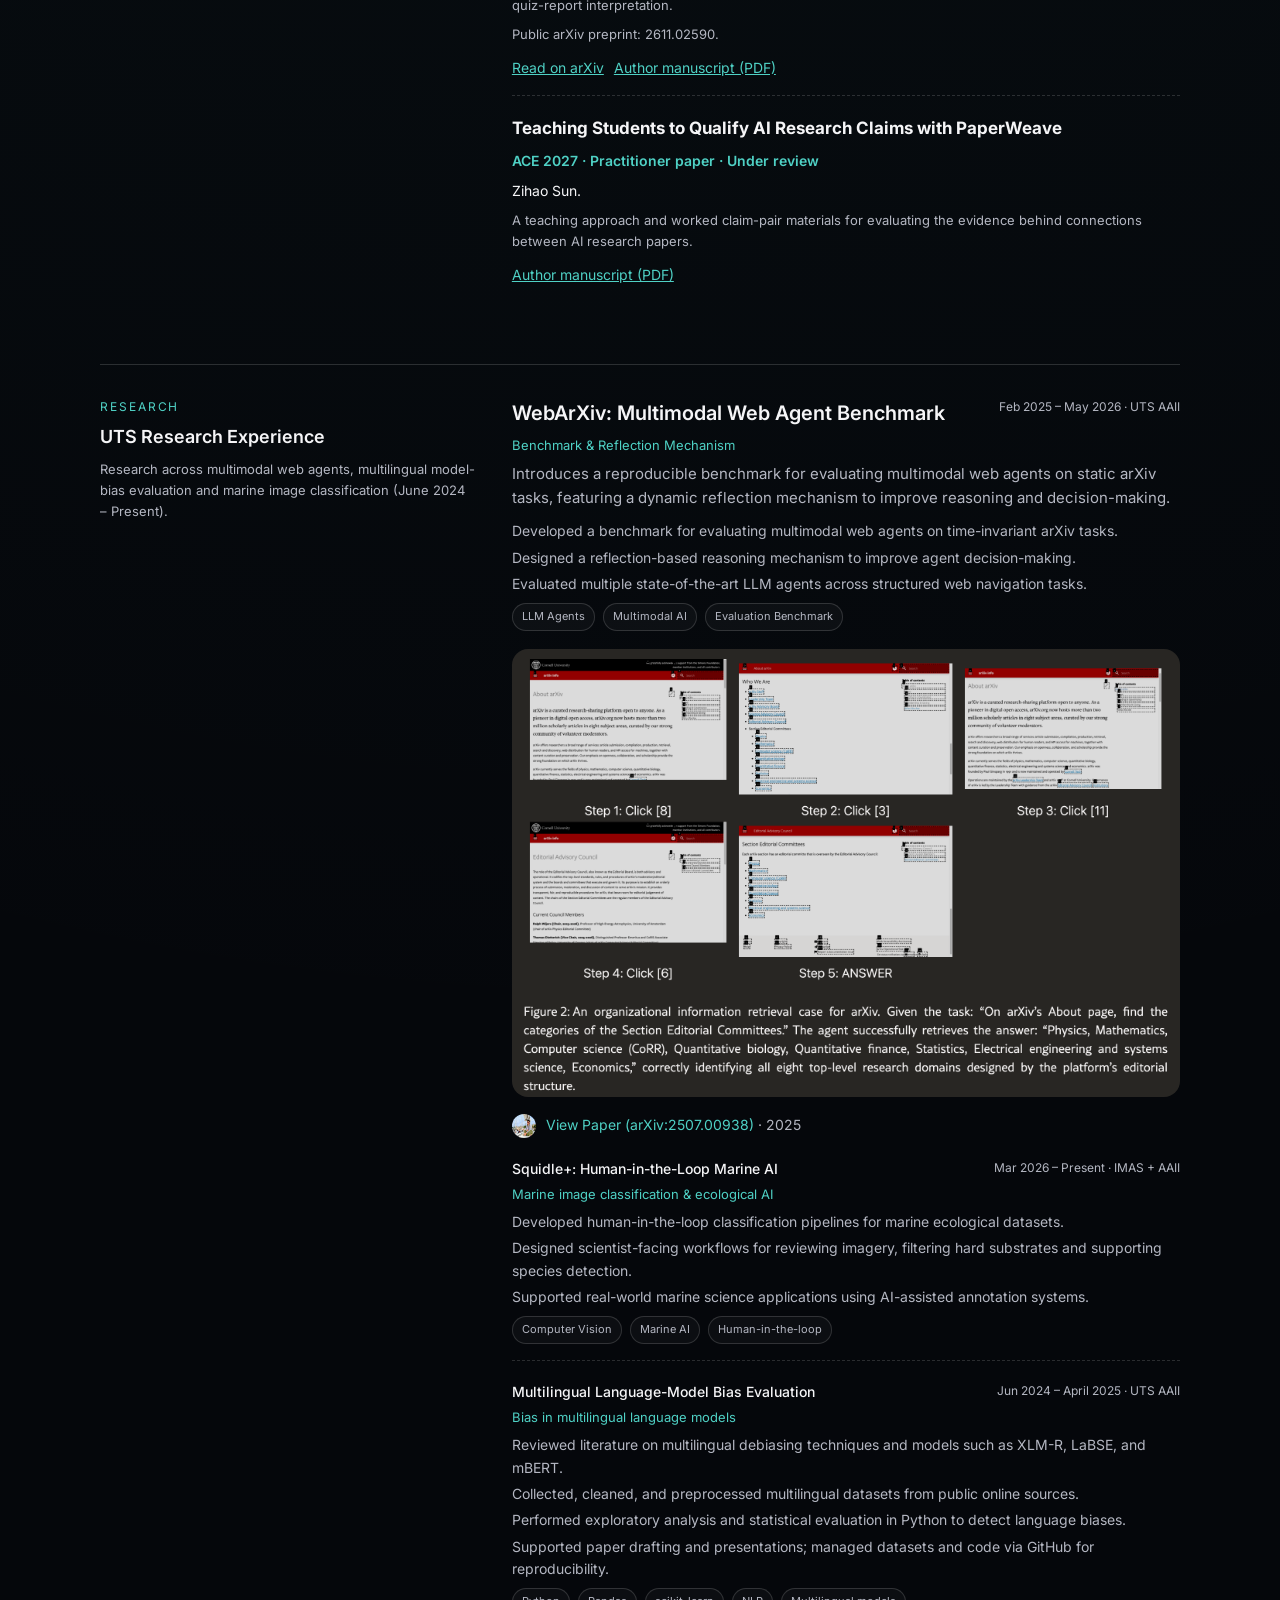
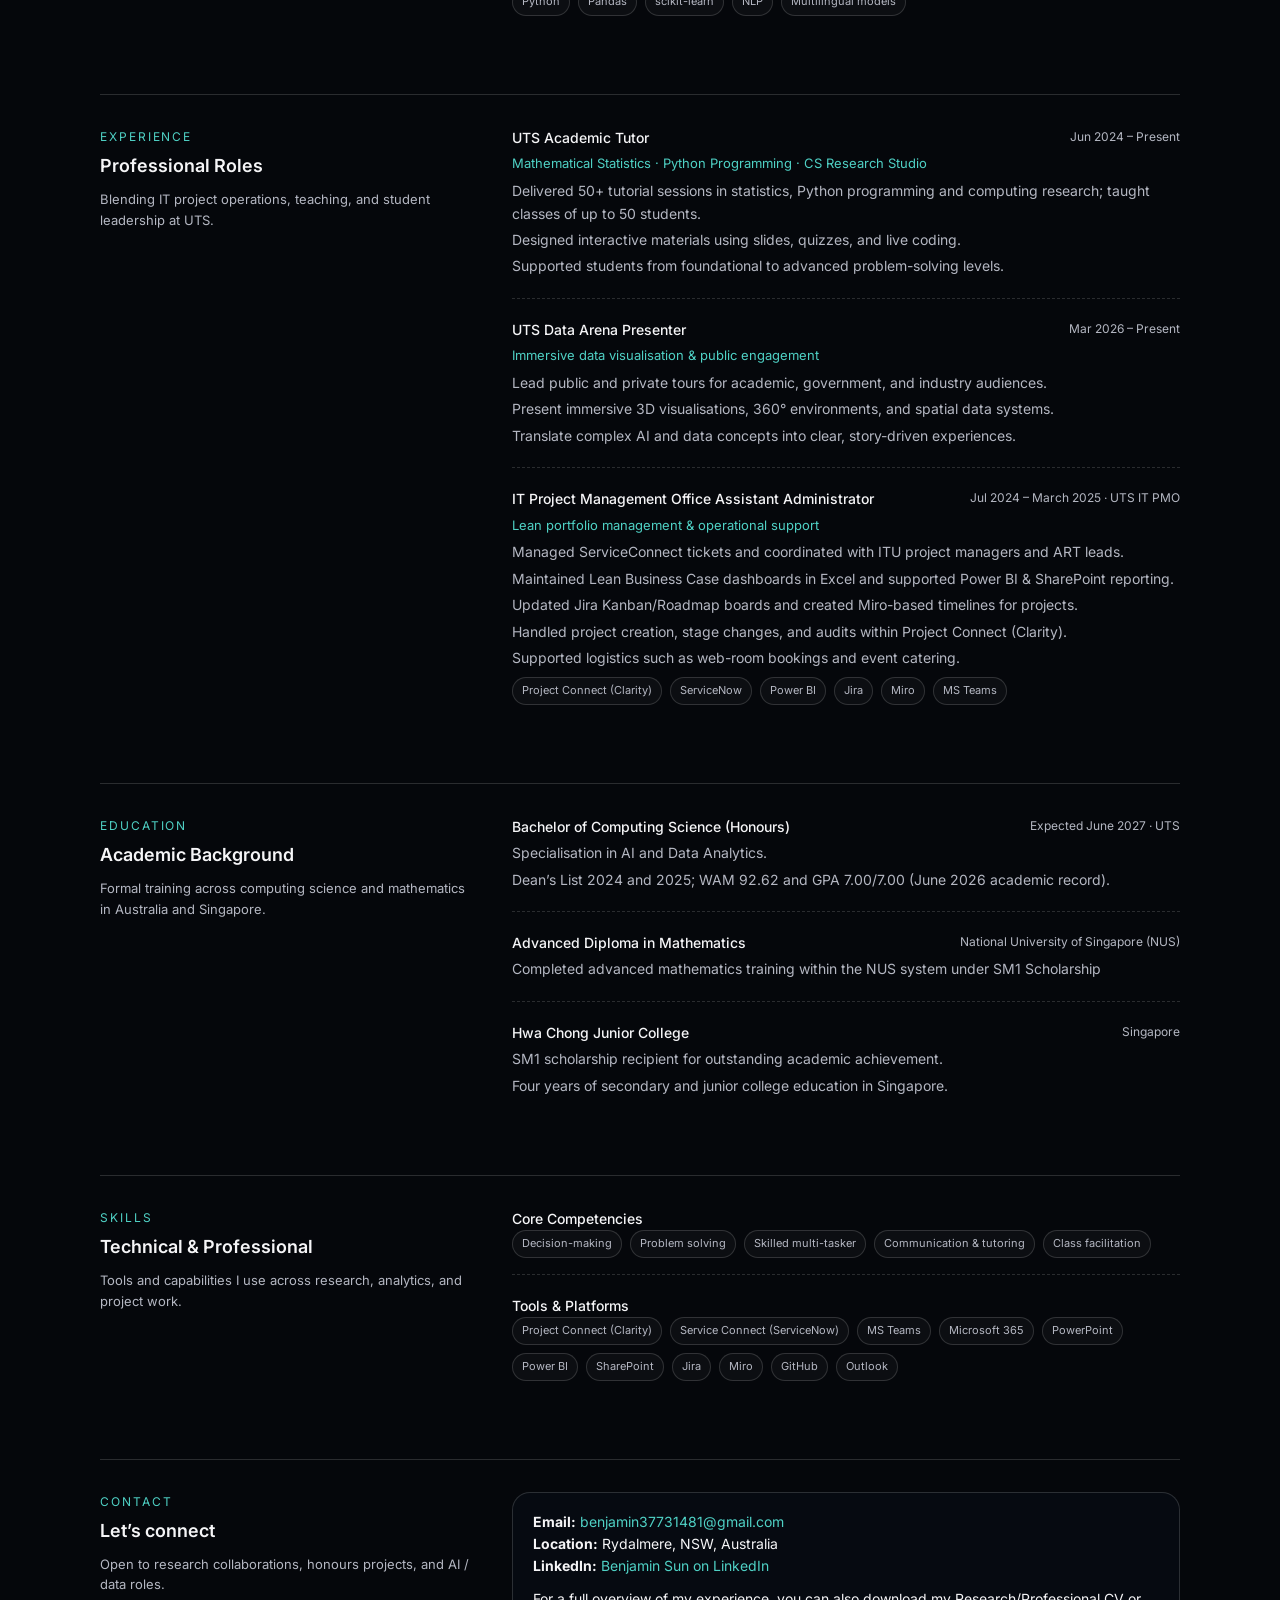
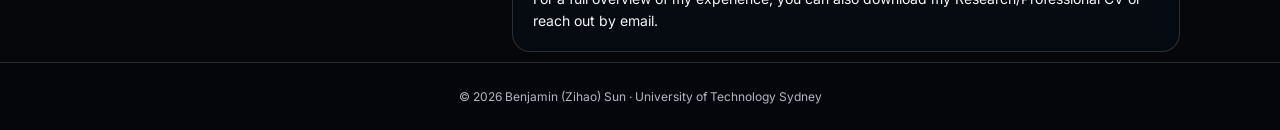
==== commit 2f4be25d: "Add public arXiv preprint links and refresh both CVs" ====
--- a/index.html
+++ b/index.html
@@ -567,7 +567,7 @@
         <div>
           <div class="section-label">Research papers</div>
           <h2 class="section-title" id="papers-title">Publications and manuscripts</h2>
-          <p class="section-subtitle">Four research papers: one accepted at AJCAI 2026 and three under review. Status updated 2 November 2026.</p>
+          <p class="section-subtitle">Four research papers: one accepted at AJCAI 2026 and three under review. Status updated 6 November 2026.</p>
         </div>
         <div class="section-content">
           <article class="item">
@@ -582,16 +582,16 @@
             <p class="paper-status">NAACL 2027 Student Research Workshop · Under review</p>
             <p>Zihao Sun.</p>
             <p class="paper-note">A descriptive audit of 12,000 examples across four languages, three bias categories and six language models.</p>
-            <p class="paper-note">Preprint submitted to arXiv; public link pending.</p>
-            <div class="paper-actions"><a href="papers/Multilingual_Bias_Author_Manuscript.pdf" target="_blank" rel="noopener noreferrer">Author manuscript (PDF)</a></div>
+            <p class="paper-note">Public arXiv preprint: 2611.02585.</p>
+            <div class="paper-actions"><a href="https://arxiv.org/abs/2611.02585" target="_blank" rel="noopener noreferrer">Read on arXiv</a><a href="papers/Multilingual_Bias_Author_Manuscript.pdf" target="_blank" rel="noopener noreferrer">Author manuscript (PDF)</a></div>
           </article>
           <article class="item">
             <h3 class="paper-title">From Source-Based Quizzes to Reteaching Decisions: A Practitioner Guide to ClassQuest</h3>
             <p class="paper-status">ACE 2027 · Practitioner paper · Under review</p>
             <p>Zihao Sun.</p>
             <p class="paper-note">A source-based formative-assessment workflow, classroom reflection and separate software audits of quiz-report interpretation.</p>
-            <p class="paper-note">Preprint submitted to arXiv; public link pending.</p>
-            <div class="paper-actions"><a href="papers/ClassQuest_Author_Manuscript.pdf" target="_blank" rel="noopener noreferrer">Author manuscript (PDF)</a></div>
+            <p class="paper-note">Public arXiv preprint: 2611.02590.</p>
+            <div class="paper-actions"><a href="https://arxiv.org/abs/2611.02590" target="_blank" rel="noopener noreferrer">Read on arXiv</a><a href="papers/ClassQuest_Author_Manuscript.pdf" target="_blank" rel="noopener noreferrer">Author manuscript (PDF)</a></div>
           </article>
           <article class="item">
             <h3 class="paper-title">Teaching Students to Qualify AI Research Claims with PaperWeave</h3>
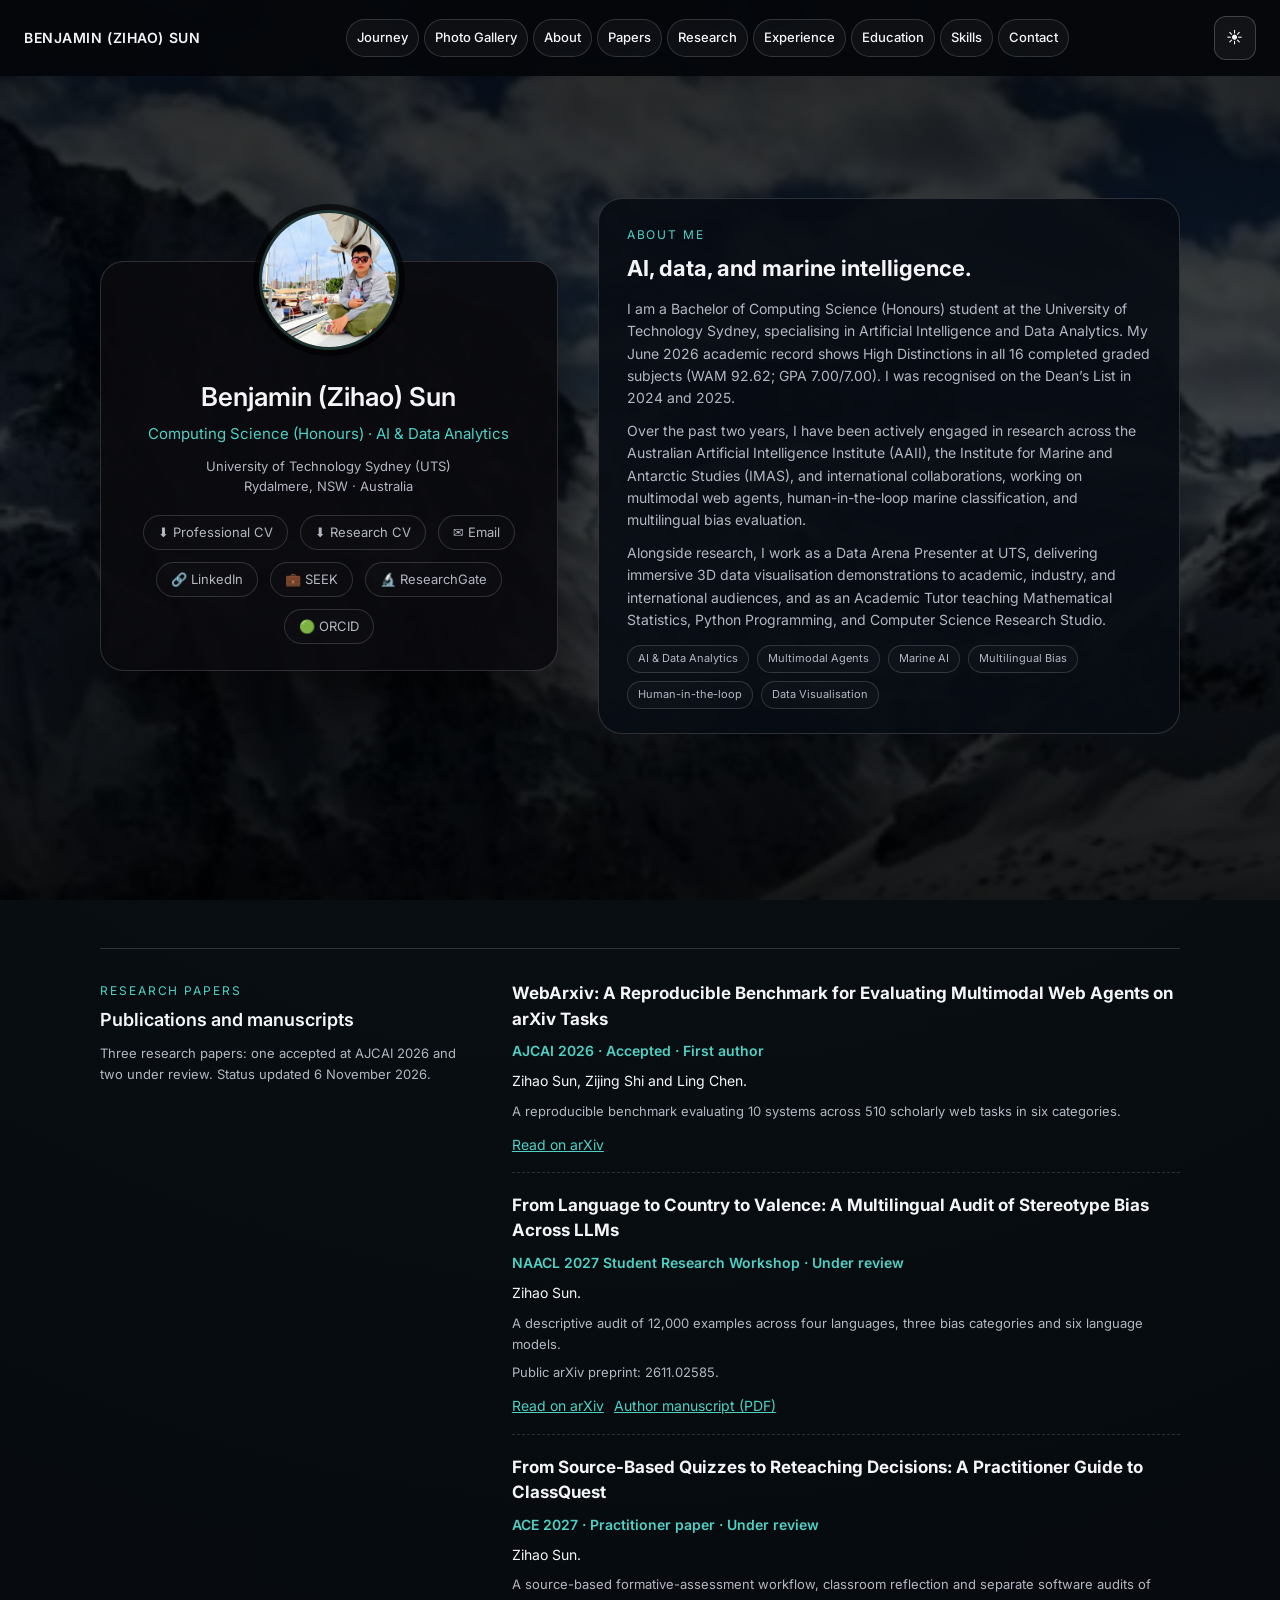
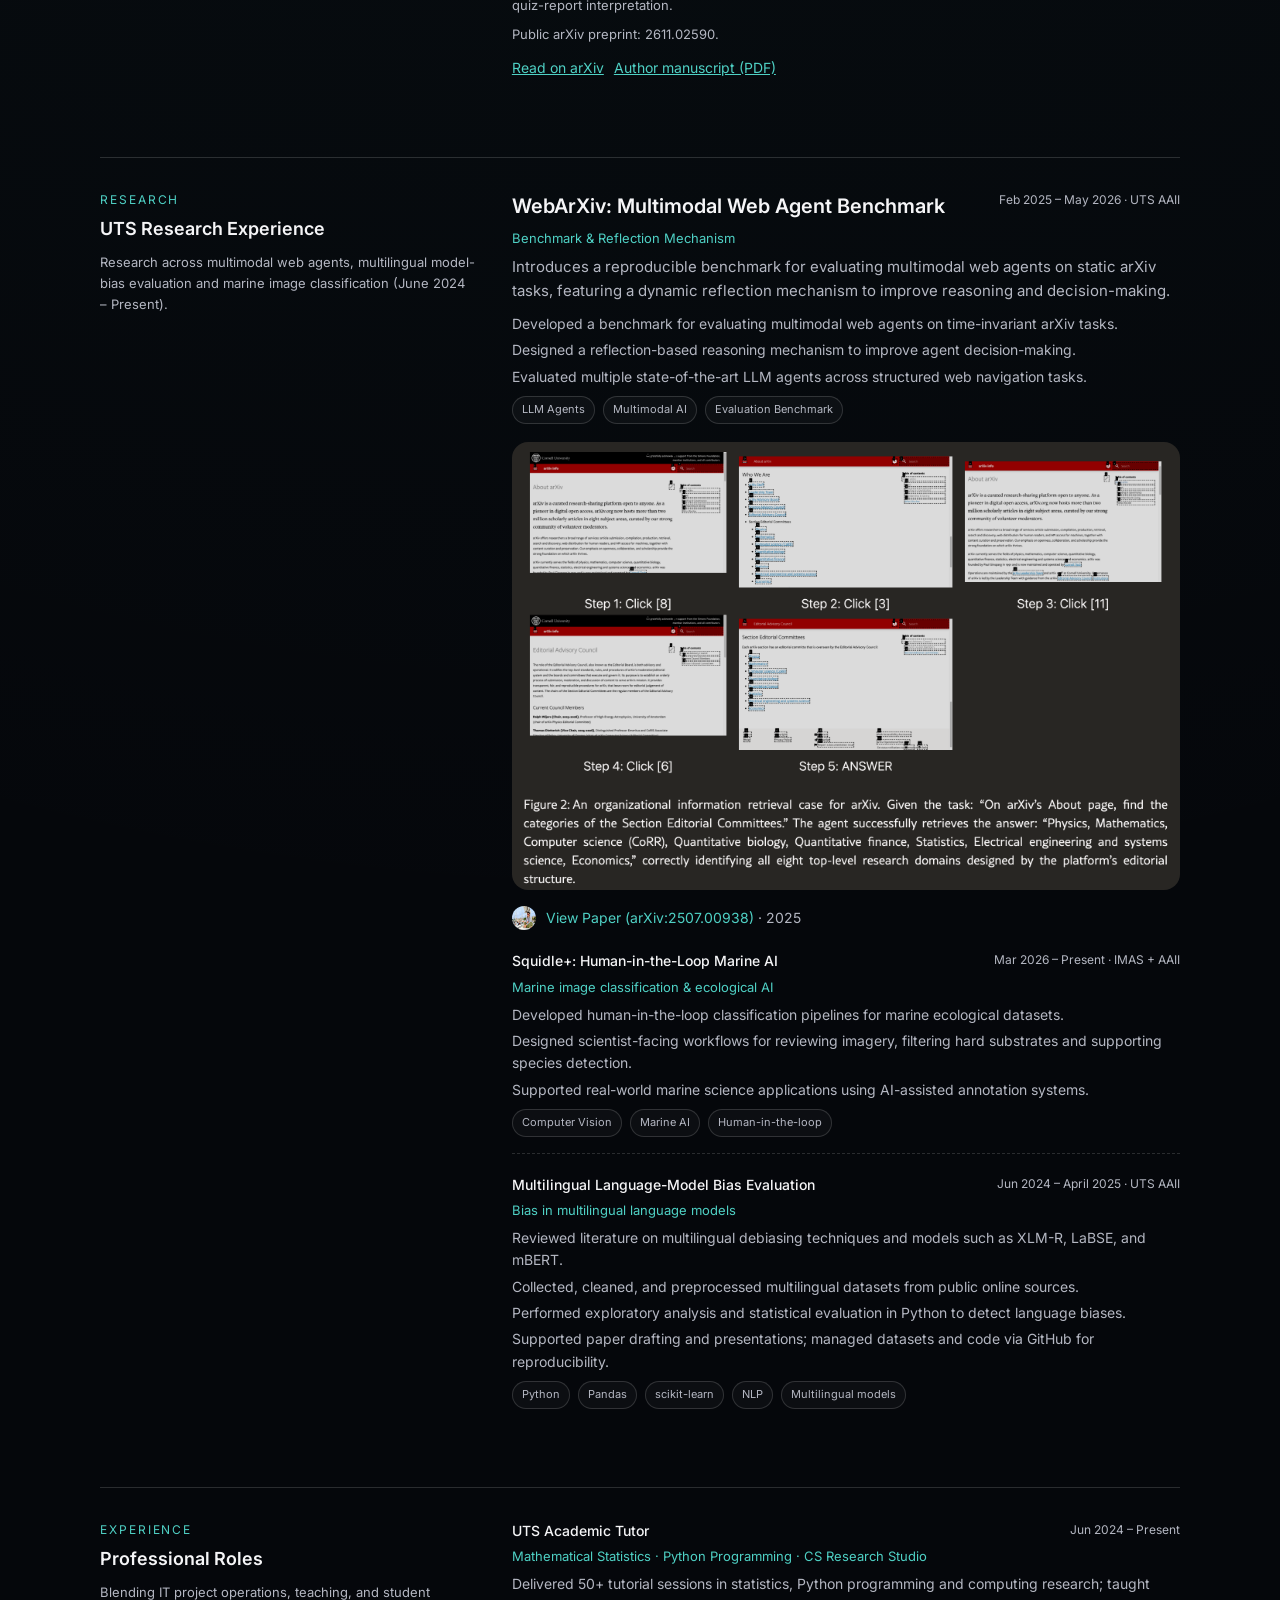
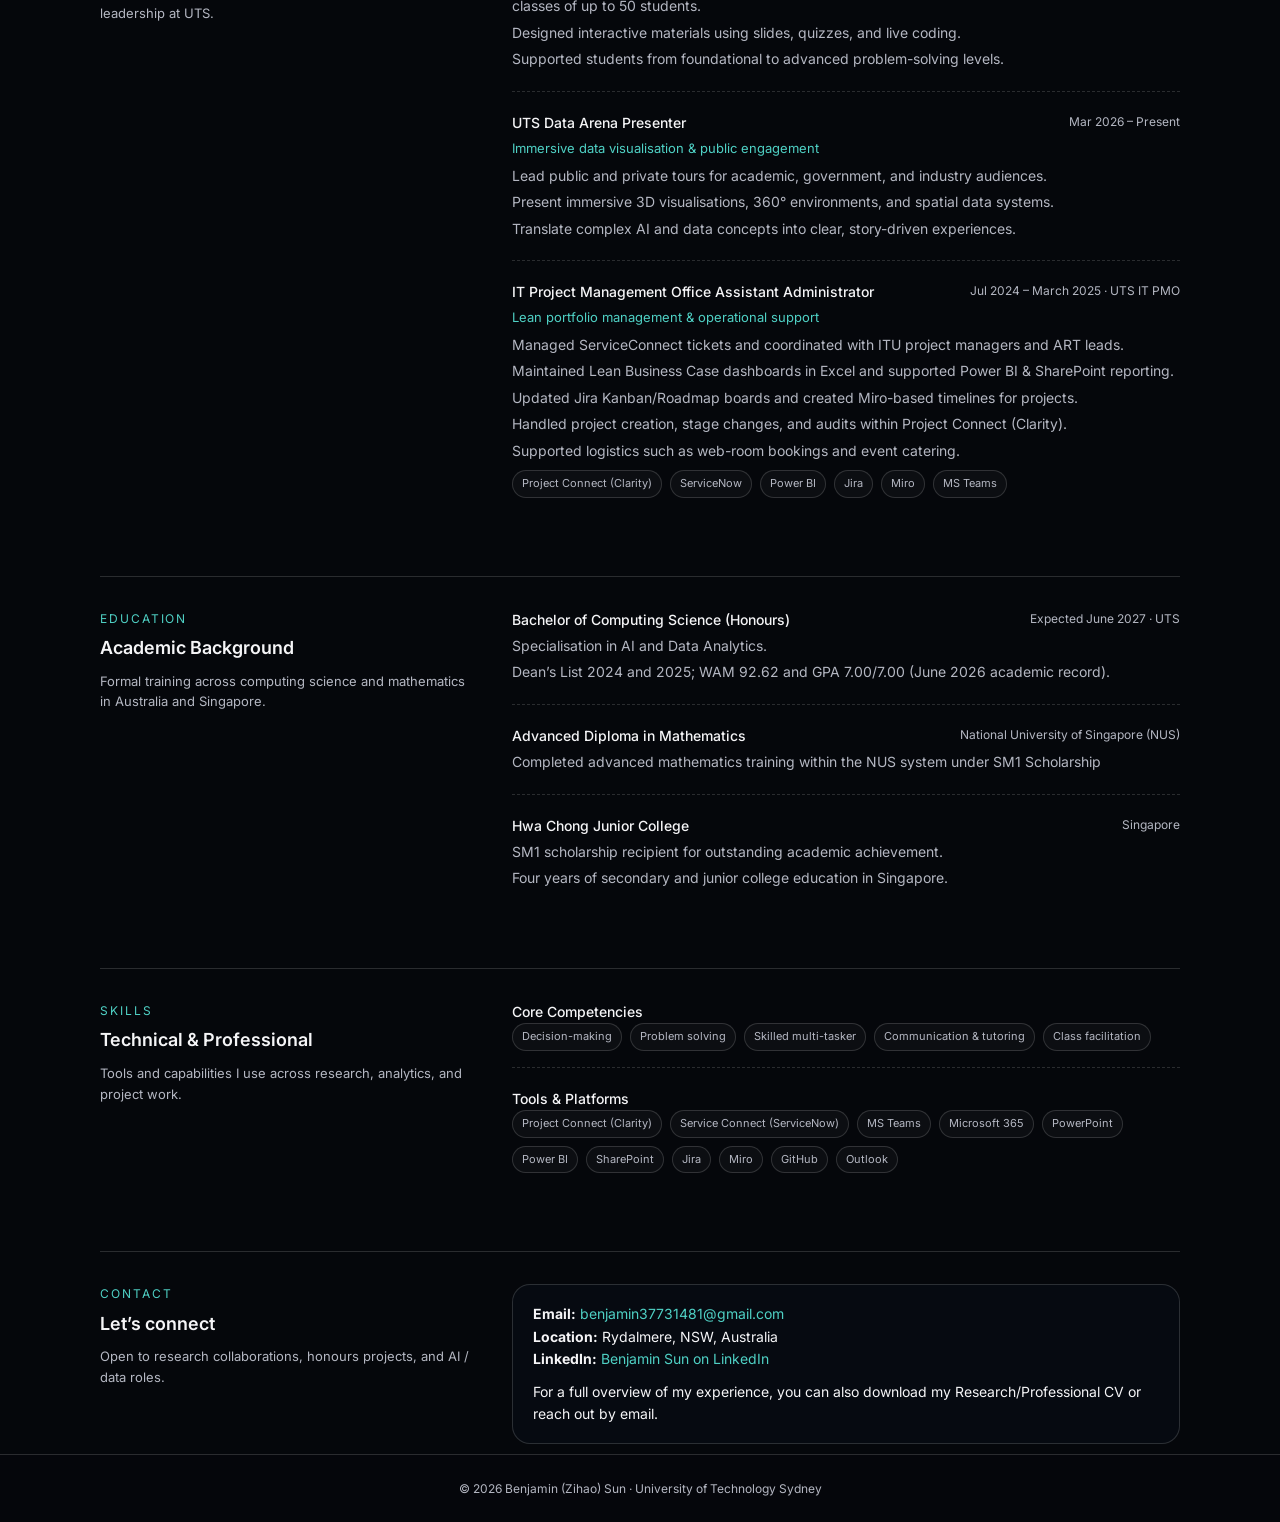
==== commit 5467f90e: "Temporarily omit PaperWeave from public resume materials" ====
--- a/index.html
+++ b/index.html
@@ -567,7 +567,7 @@
         <div>
           <div class="section-label">Research papers</div>
           <h2 class="section-title" id="papers-title">Publications and manuscripts</h2>
-          <p class="section-subtitle">Four research papers: one accepted at AJCAI 2026 and three under review. Status updated 6 November 2026.</p>
+          <p class="section-subtitle">Three research papers: one accepted at AJCAI 2026 and two under review. Status updated 6 November 2026.</p>
         </div>
         <div class="section-content">
           <article class="item">
@@ -593,13 +593,6 @@
             <p class="paper-note">Public arXiv preprint: 2611.02590.</p>
             <div class="paper-actions"><a href="https://arxiv.org/abs/2611.02590" target="_blank" rel="noopener noreferrer">Read on arXiv</a><a href="papers/ClassQuest_Author_Manuscript.pdf" target="_blank" rel="noopener noreferrer">Author manuscript (PDF)</a></div>
           </article>
-          <article class="item">
-            <h3 class="paper-title">Teaching Students to Qualify AI Research Claims with PaperWeave</h3>
-            <p class="paper-status">ACE 2027 · Practitioner paper · Under review</p>
-            <p>Zihao Sun.</p>
-            <p class="paper-note">A teaching approach and worked claim-pair materials for evaluating the evidence behind connections between AI research papers.</p>
-            <div class="paper-actions"><a href="papers/PaperWeave_Author_Manuscript.pdf" target="_blank" rel="noopener noreferrer">Author manuscript (PDF)</a></div>
-          </article>
         </div>
       </div>
     </section>
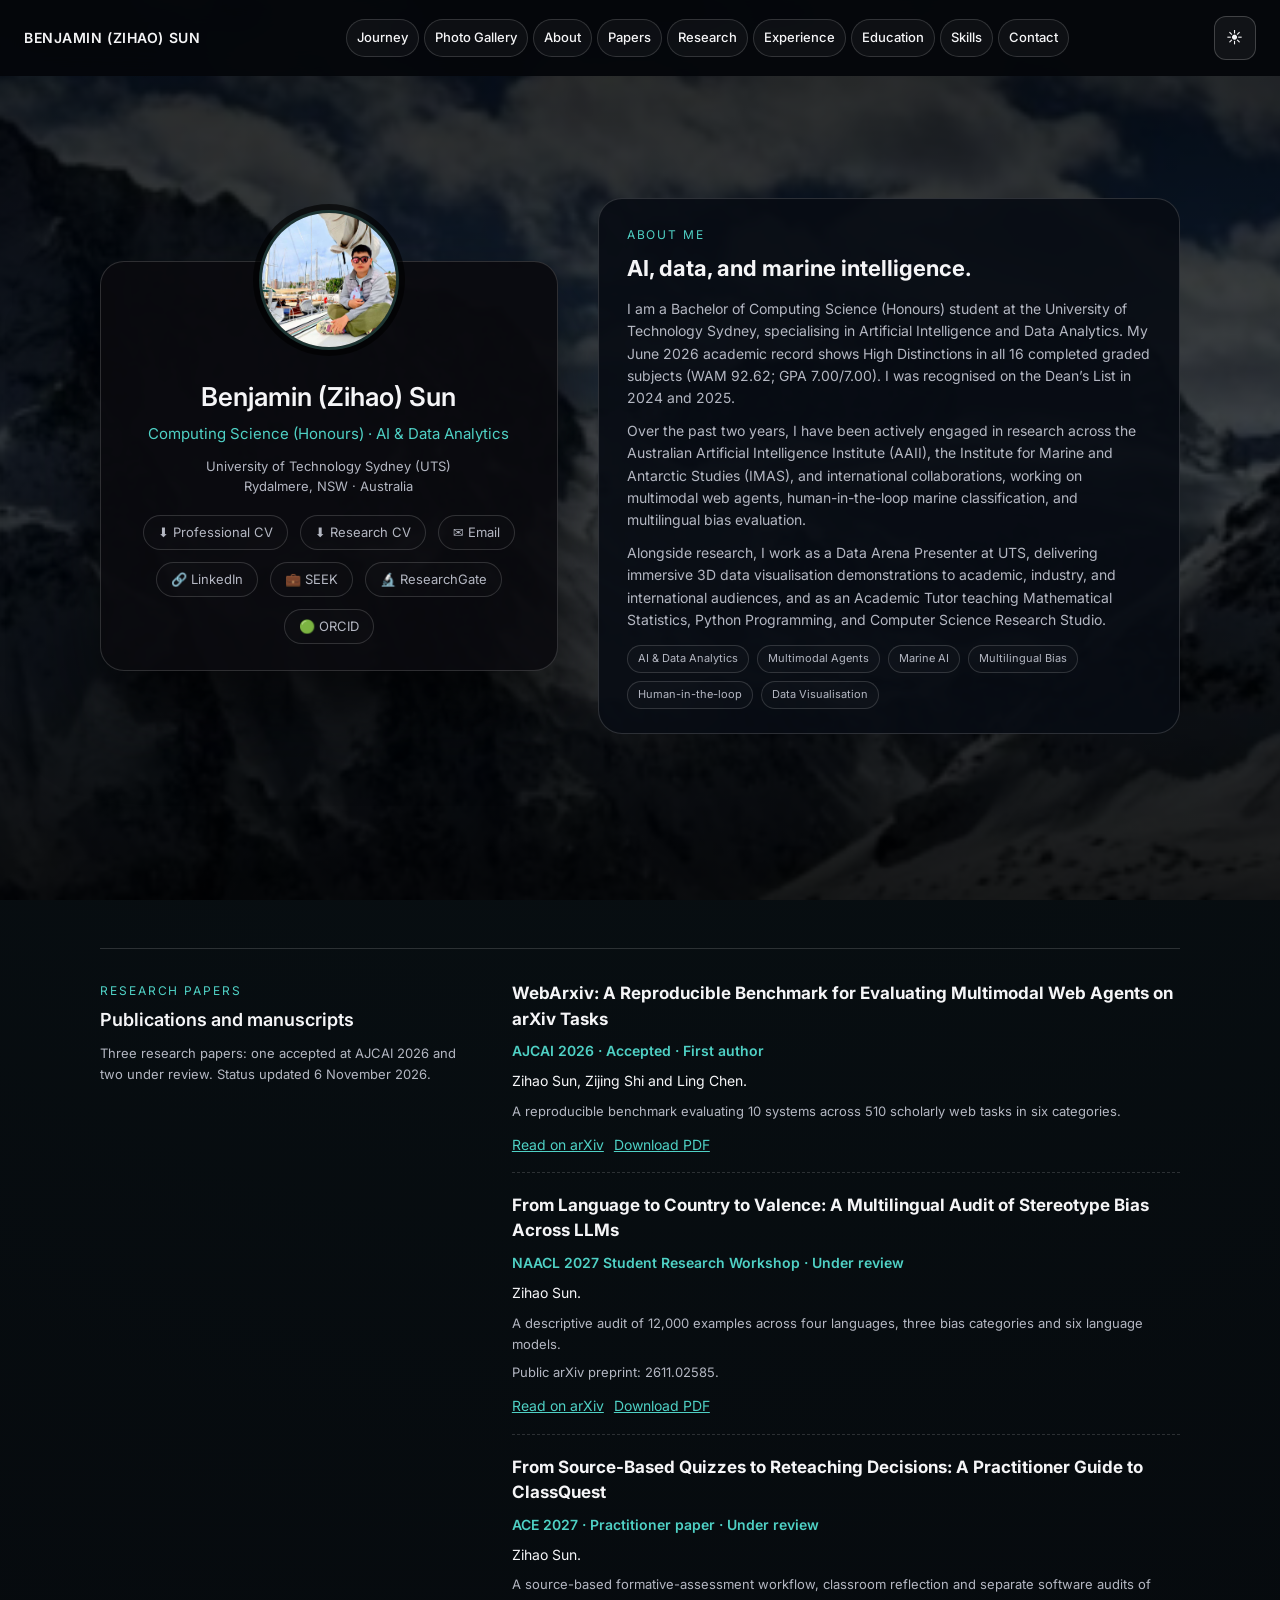
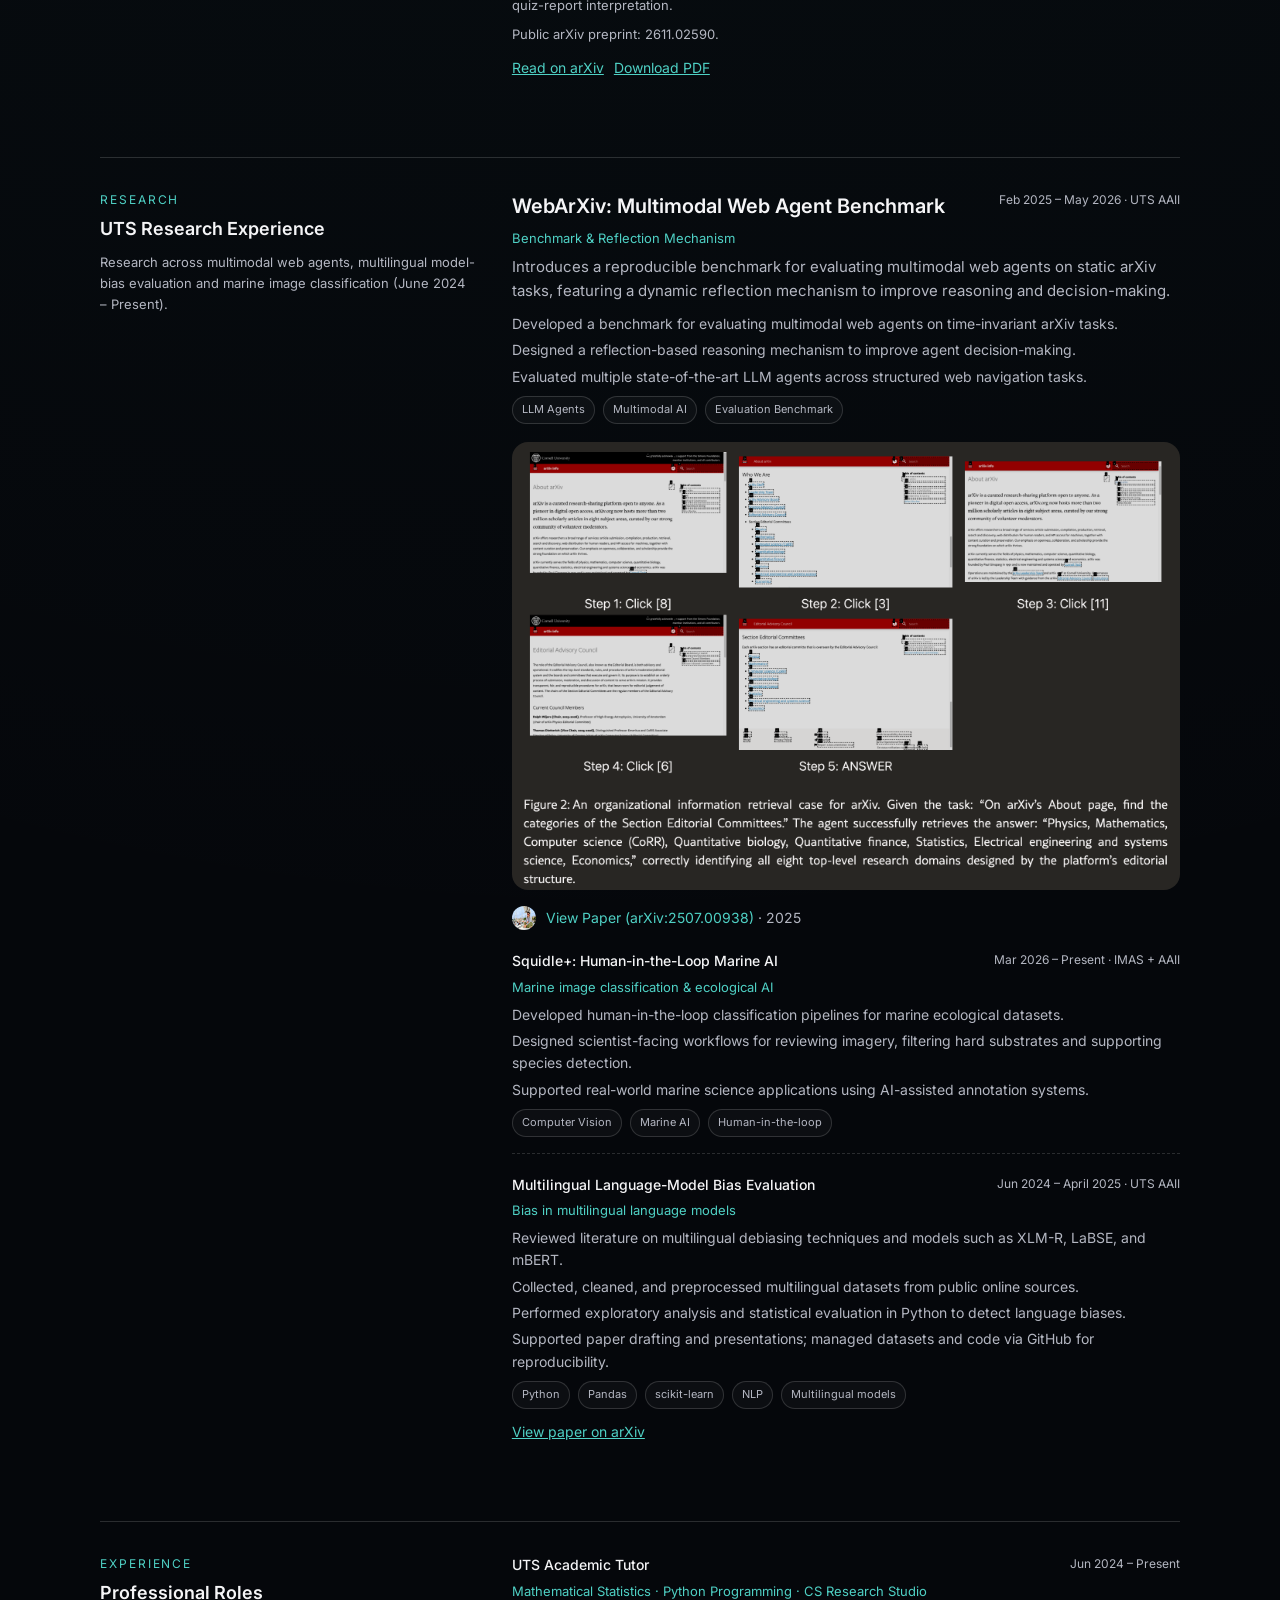
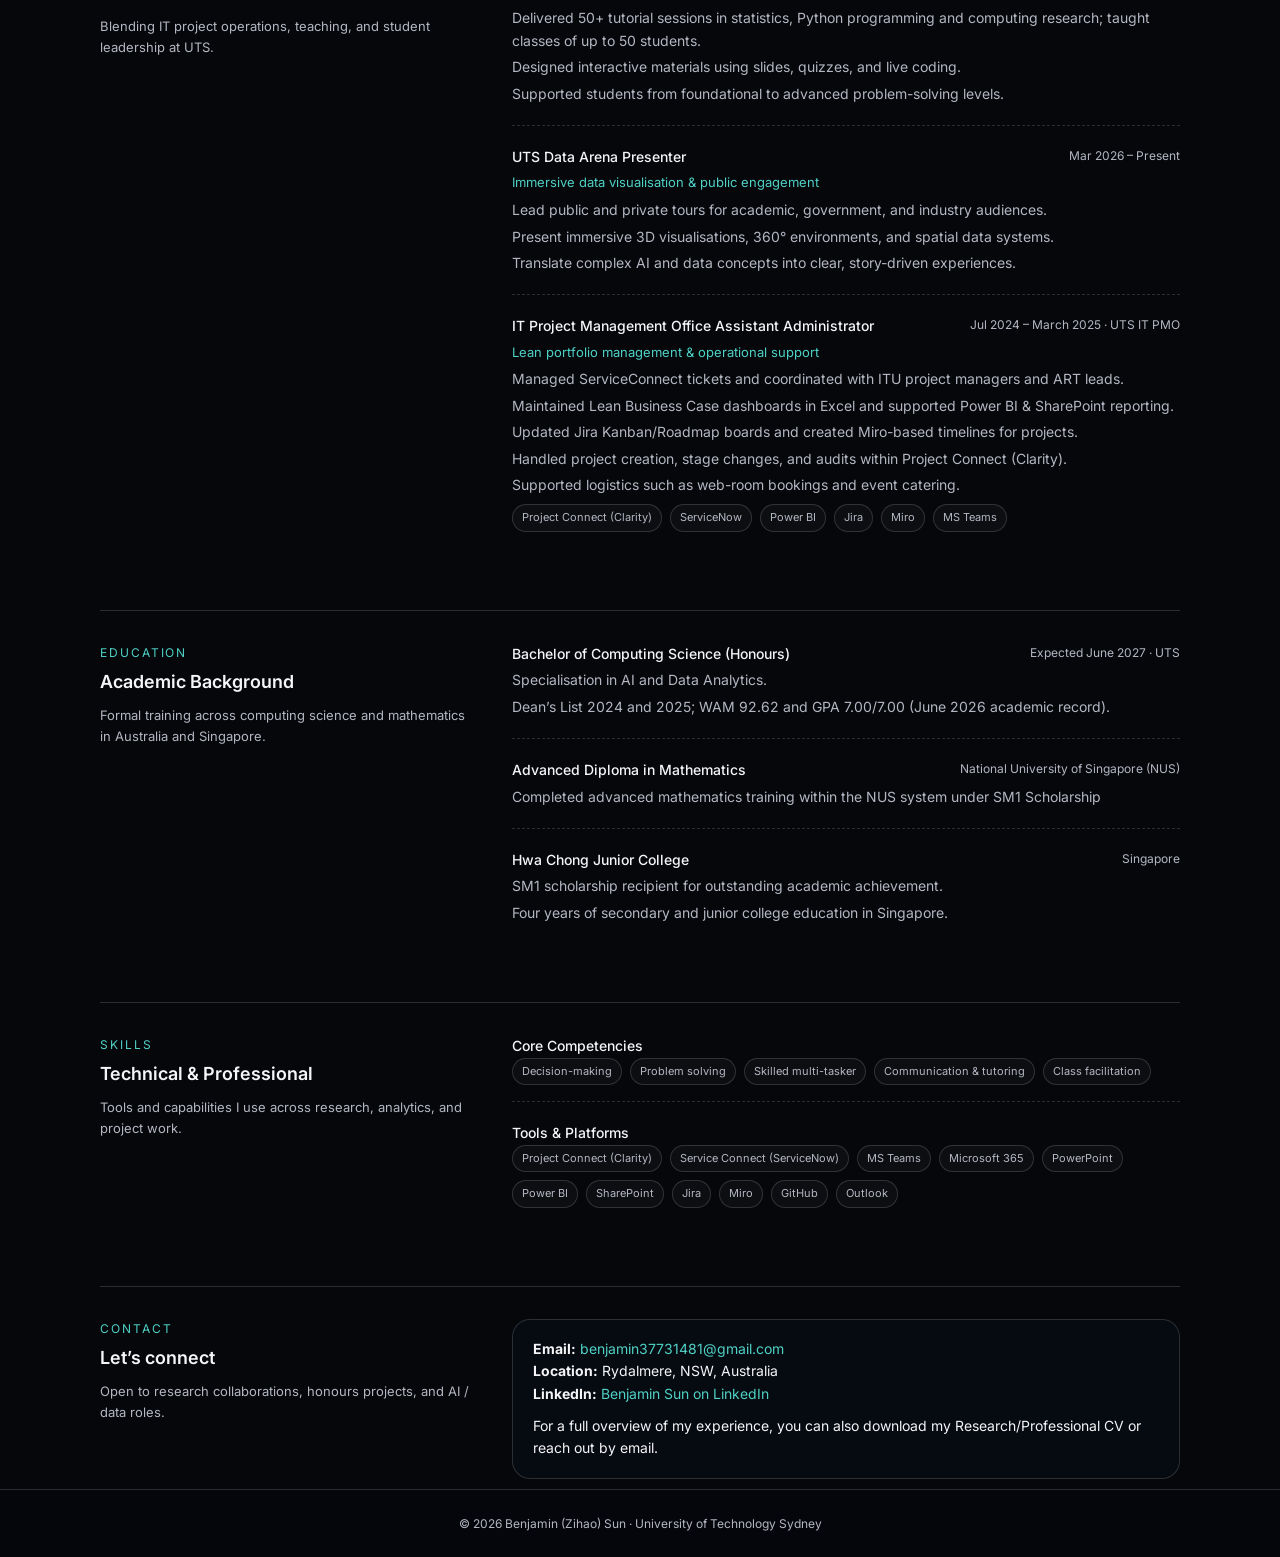
==== commit 9d9e6fdf: "Use public arXiv links throughout research pages" ====
--- a/index.html
+++ b/index.html
@@ -575,7 +575,7 @@
             <p class="paper-status">AJCAI 2026 · Accepted · First author</p>
             <p>Zihao Sun, Zijing Shi and Ling Chen.</p>
             <p class="paper-note">A reproducible benchmark evaluating 10 systems across 510 scholarly web tasks in six categories.</p>
-            <div class="paper-actions"><a href="https://arxiv.org/abs/2507.00938" target="_blank" rel="noopener noreferrer">Read on arXiv</a></div>
+            <div class="paper-actions"><a href="https://arxiv.org/abs/2507.00938" target="_blank" rel="noopener noreferrer">Read on arXiv</a><a href="https://arxiv.org/pdf/2507.00938" target="_blank" rel="noopener noreferrer">Download PDF</a></div>
           </article>
           <article class="item">
             <h3 class="paper-title">From Language to Country to Valence: A Multilingual Audit of Stereotype Bias Across LLMs</h3>
@@ -583,7 +583,7 @@
             <p>Zihao Sun.</p>
             <p class="paper-note">A descriptive audit of 12,000 examples across four languages, three bias categories and six language models.</p>
             <p class="paper-note">Public arXiv preprint: 2611.02585.</p>
-            <div class="paper-actions"><a href="https://arxiv.org/abs/2611.02585" target="_blank" rel="noopener noreferrer">Read on arXiv</a><a href="papers/Multilingual_Bias_Author_Manuscript.pdf" target="_blank" rel="noopener noreferrer">Author manuscript (PDF)</a></div>
+            <div class="paper-actions"><a href="https://arxiv.org/abs/2611.02585" target="_blank" rel="noopener noreferrer">Read on arXiv</a><a href="https://arxiv.org/pdf/2611.02585" target="_blank" rel="noopener noreferrer">Download PDF</a></div>
           </article>
           <article class="item">
             <h3 class="paper-title">From Source-Based Quizzes to Reteaching Decisions: A Practitioner Guide to ClassQuest</h3>
@@ -591,7 +591,7 @@
             <p>Zihao Sun.</p>
             <p class="paper-note">A source-based formative-assessment workflow, classroom reflection and separate software audits of quiz-report interpretation.</p>
             <p class="paper-note">Public arXiv preprint: 2611.02590.</p>
-            <div class="paper-actions"><a href="https://arxiv.org/abs/2611.02590" target="_blank" rel="noopener noreferrer">Read on arXiv</a><a href="papers/ClassQuest_Author_Manuscript.pdf" target="_blank" rel="noopener noreferrer">Author manuscript (PDF)</a></div>
+            <div class="paper-actions"><a href="https://arxiv.org/abs/2611.02590" target="_blank" rel="noopener noreferrer">Read on arXiv</a><a href="https://arxiv.org/pdf/2611.02590" target="_blank" rel="noopener noreferrer">Download PDF</a></div>
           </article>
         </div>
       </div>
@@ -705,6 +705,7 @@
               <span class="pill">NLP</span>
               <span class="pill">Multilingual models</span>
             </div>
+            <div class="paper-actions"><a href="https://arxiv.org/abs/2611.02585" target="_blank" rel="noopener noreferrer">View paper on arXiv</a></div>
           </div>
         </div>
       </div>
